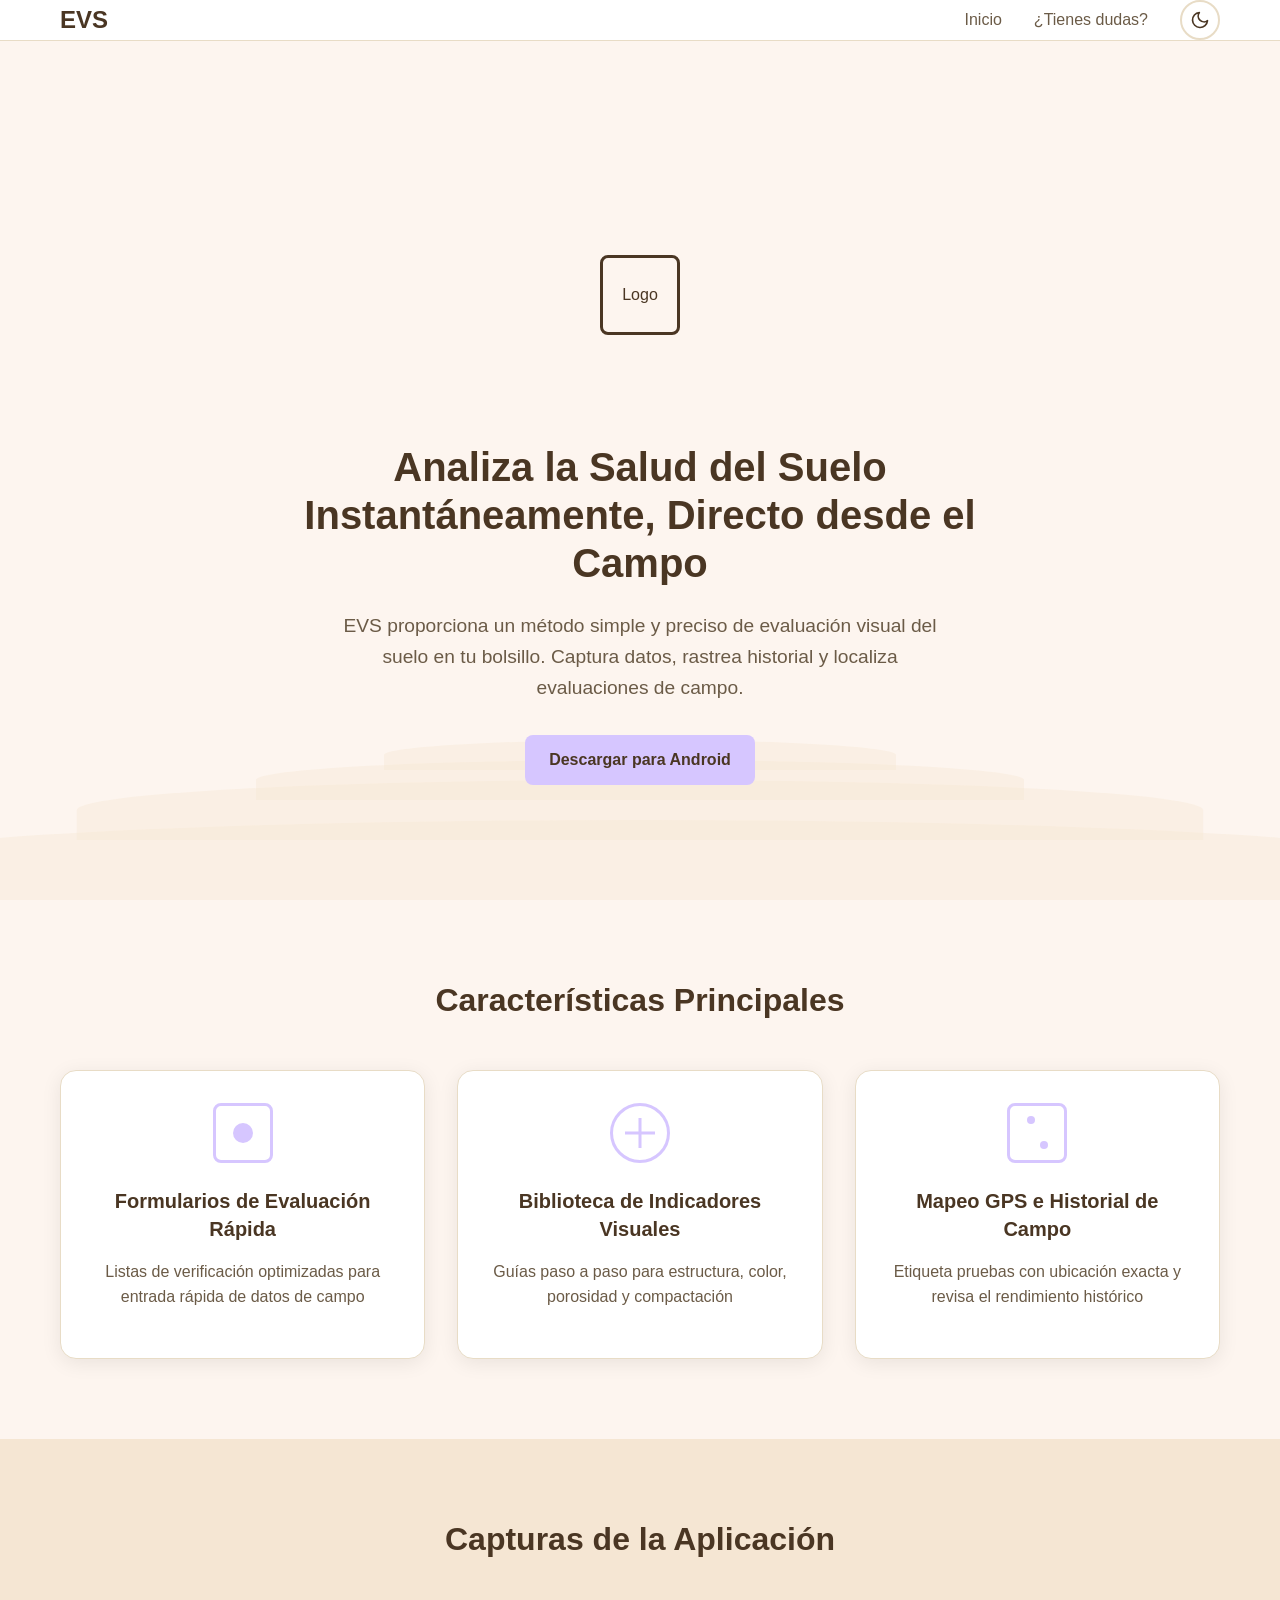
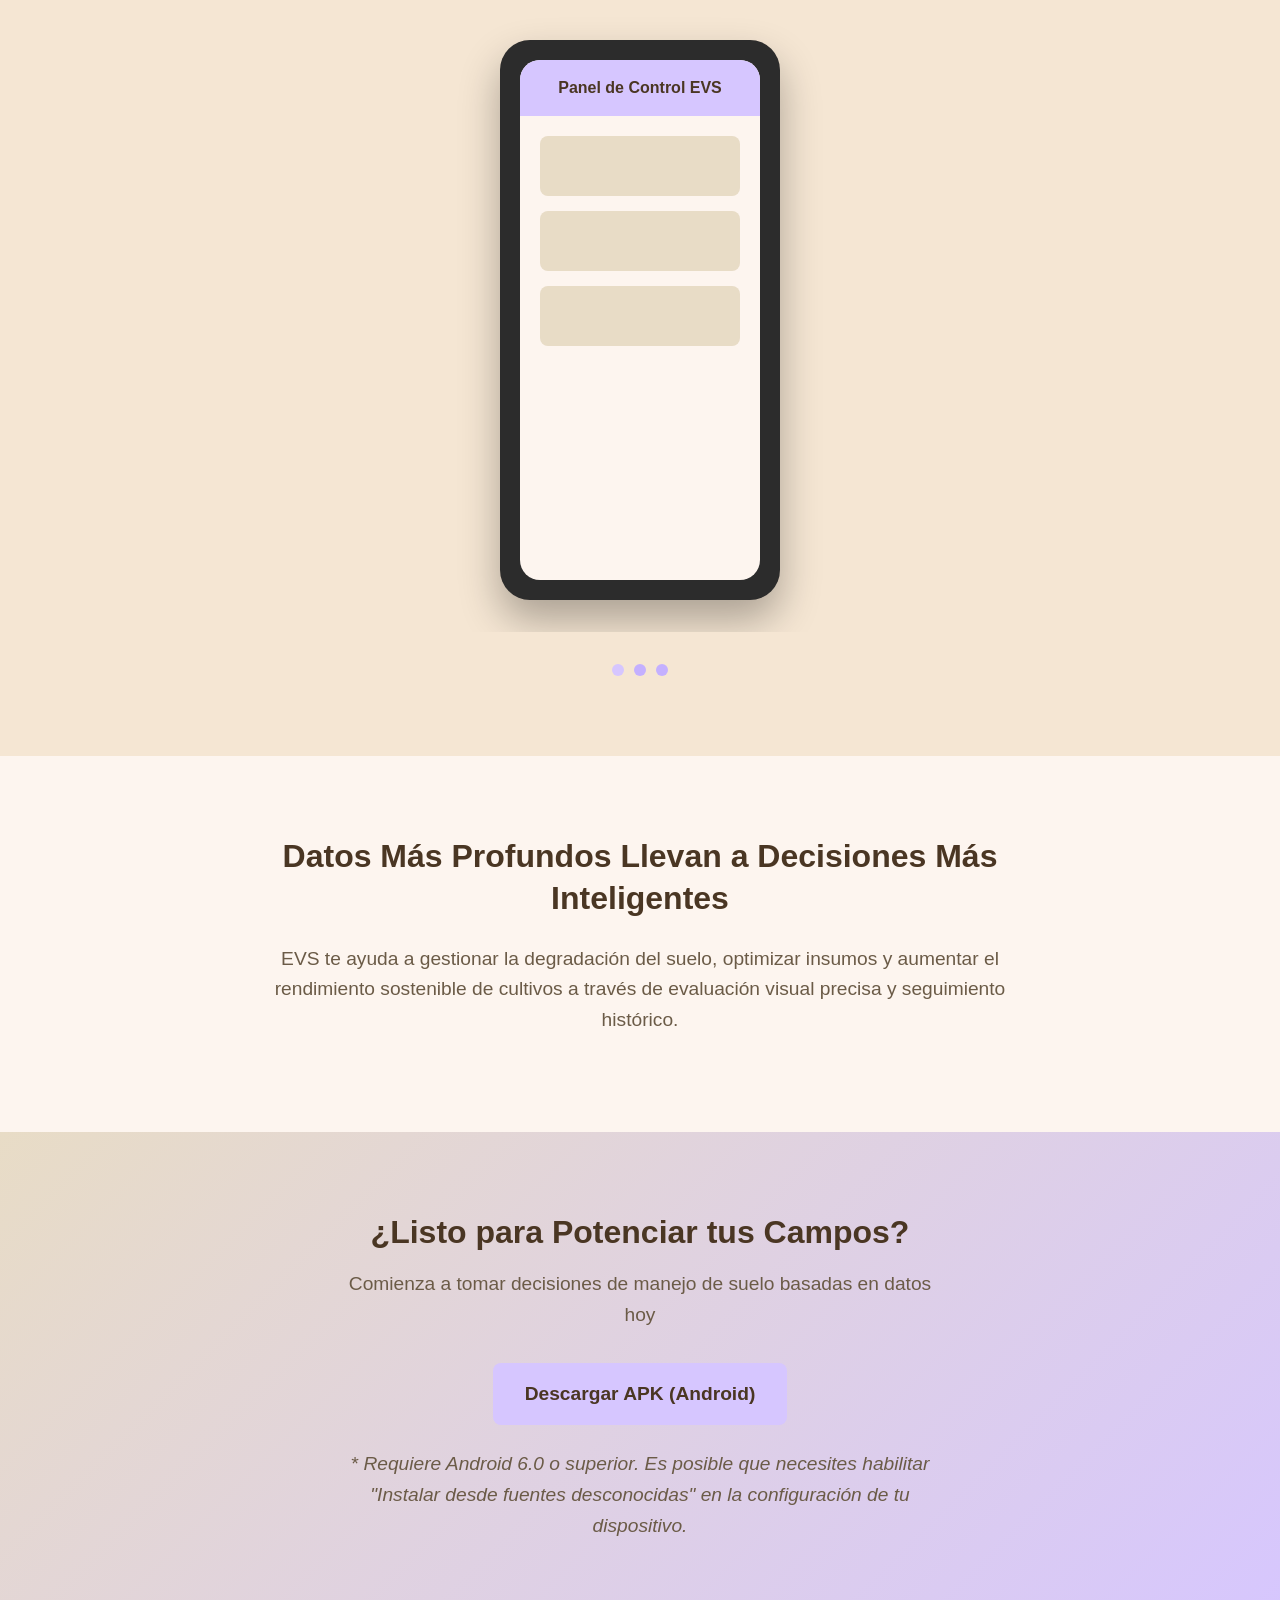
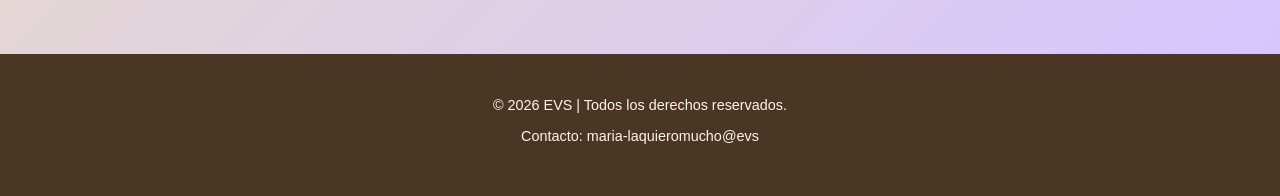
==== index.html @ 2e67b45c "Add files via upload" ====
<!DOCTYPE html>
<html lang="es">
<head>
    <meta charset="UTF-8">
    <meta name="viewport" content="width=device-width, initial-scale=1.0">
    <title>EVS</title>
    <meta name="description"
        content="EVS proporciona métodos simples y precisos de evaluación visual del suelo en tu bolsillo. Captura datos, rastrea historial y localiza evaluaciones de campo.">
    <link rel="stylesheet" href="styles.css">
</head>

<body>
    <!-- Navigation -->
    <nav class="navbar">
        <div class="container">
            <div class="nav-content">
                <div class="logo-nav">
                    <span class="logo-text">EVS</span>
                </div>

                <button class="hamburger-btn" id="hamburgerBtn" aria-label="Abrir menú">
                    <svg viewBox="0 0 24 24" width="28" height="28" stroke="currentColor" stroke-width="2" fill="none"
                        stroke-linecap="round" stroke-linejoin="round">
                        <line x1="3" y1="12" x2="21" y2="12"></line>
                        <line x1="3" y1="6" x2="21" y2="6"></line>
                        <line x1="3" y1="18" x2="21" y2="18"></line>
                    </svg>
                </button>

                <div class="nav-links" id="navLinks">
                    <a href="#inicio" class="nav-link">Inicio</a>
                    <a href="faq.html" class="nav-link">¿Tienes dudas?</a>

                    <button class="theme-toggle" id="themeToggle" aria-label="Cambiar tema">
                        <svg class="icon-moon" viewBox="0 0 24 24" width="22" height="22" stroke="currentColor"
                            stroke-width="2" fill="none" stroke-linecap="round" stroke-linejoin="round">
                            <path d="M21 12.79A9 9 0 1 1 11.21 3 7 7 0 0 0 21 12.79z"></path>
                        </svg>
                        <svg class="icon-sun" viewBox="0 0 24 24" width="22" height="22" stroke="currentColor"
                            stroke-width="2" fill="none" stroke-linecap="round" stroke-linejoin="round"
                            style="display: none;">
                            <circle cx="12" cy="12" r="5"></circle>
                            <line x1="12" y1="1" x2="12" y2="3"></line>
                            <line x1="12" y1="21" x2="12" y2="23"></line>
                            <line x1="4.22" y1="4.22" x2="5.64" y2="5.64"></line>
                            <line x1="18.36" y1="18.36" x2="19.78" y2="19.78"></line>
                            <line x1="1" y1="12" x2="3" y2="12"></line>
                            <line x1="21" y1="12" x2="23" y2="12"></line>
                            <line x1="4.22" y1="19.78" x2="5.64" y2="18.36"></line>
                            <line x1="18.36" y1="5.64" x2="19.78" y2="4.22"></line>
                        </svg>
                    </button>
                </div>
            </div>
        </div>
    </nav>


    <!-- Hero Section -->
    <section class="hero" id="inicio">
        <div class="container">
            <div class="hero-content">
                <!-- Logo minimalista -->
                <div class="hero-logo">
                    <div class="logo-container">
                        <div class="logo-square">Logo</div>

                    </div>
                </div>

                <h1 class="hero-title">Analiza la Salud del Suelo Instantáneamente, Directo desde el Campo</h1>
                <p class="hero-subtitle">EVS proporciona un método simple y preciso de evaluación visual del suelo en tu
                    bolsillo. Captura datos, rastrea historial y localiza evaluaciones de campo.</p>
                <a href="#descarga" class="cta-button primary">Descargar para Android</a>
            </div>

            <!-- Elementos decorativos del fondo -->
            <div class="hero-background">
                <div class="bg-shape shape-1"></div>
                <div class="bg-shape shape-2"></div>
                <div class="bg-shape shape-3"></div>
                <div class="bg-shape shape-4"></div>
            </div>
        </div>
    </section>



    <!-- Features Section -->
    <section class="features" id="caracteristicas">
        <div class="container">
            <h2 class="section-title">Características Principales</h2>
            <div class="features-grid">
                <div class="feature-card">
                    <div class="feature-icon">
                        <div class="icon-assessment"></div>
                    </div>
                    <h3>Formularios de Evaluación Rápida</h3>
                    <p>Listas de verificación optimizadas para entrada rápida de datos de campo</p>
                </div>
                <div class="feature-card">
                    <div class="feature-icon">
                        <div class="icon-guide"></div>
                    </div>
                    <h3>Biblioteca de Indicadores Visuales</h3>
                    <p>Guías paso a paso para estructura, color, porosidad y compactación</p>
                </div>
                <div class="feature-card">
                    <div class="feature-icon">
                        <div class="icon-mapping"></div>
                    </div>
                    <h3>Mapeo GPS e Historial de Campo</h3>
                    <p>Etiqueta pruebas con ubicación exacta y revisa el rendimiento histórico</p>
                </div>
            </div>
        </div>
    </section>


    <!-- App Showcase Gallery -->
    <section class="showcase">
        <div class="container">
            <h2 class="section-title">Capturas de la Aplicación</h2>
            <div class="carousel-container">
                <div class="carousel">
                    <div class="carousel-track" id="carouselTrack">
                        <div class="carousel-slide active">
                            <div class="phone-mockup">
                                <div class="screen">
                                    <div class="app-header">Panel de Control EVS</div>
                                    <div class="app-content">
                                        <div class="dashboard-item"></div>
                                        <div class="dashboard-item"></div>
                                        <div class="dashboard-item"></div>
                                    </div>
                                </div>
                            </div>
                        </div>
                        <div class="carousel-slide">
                            <div class="phone-mockup">
                                <div class="screen">
                                    <div class="app-header">Guía Visual</div>
                                    <div class="app-content">
                                        <div class="guide-grid">
                                            <div class="guide-item"></div>
                                            <div class="guide-item"></div>
                                            <div class="guide-item"></div>
                                            <div class="guide-item"></div>
                                        </div>
                                    </div>
                                </div>
                            </div>
                        </div>
                        <div class="carousel-slide">
                            <div class="phone-mockup">
                                <div class="screen">
                                    <div class="app-header">Mapeo de Campo</div>
                                    <div class="app-content">
                                        <div class="map-view">
                                            <div class="map-pin"></div>
                                            <div class="map-pin"></div>
                                            <div class="map-pin"></div>
                                        </div>
                                    </div>
                                </div>
                            </div>
                        </div>
                    </div>
                </div>
                <div class="carousel-dots">
                    <span class="dot active" data-slide="0"></span>
                    <span class="dot" data-slide="1"></span>
                    <span class="dot" data-slide="2"></span>
                </div>
            </div>
        </div>
    </section>

    <!-- Value Proposition -->
    <section class="value-proposition">
        <div class="container">
            <div class="value-content">
                <h2>Datos Más Profundos Llevan a Decisiones Más Inteligentes</h2>
                <p>EVS te ayuda a gestionar la degradación del suelo, optimizar insumos y aumentar el rendimiento
                    sostenible de cultivos a través de evaluación visual precisa y seguimiento histórico.</p>
            </div>
        </div>
    </section>

    <!-- Download Section -->
    <section class="download" id="descarga">
        <div class="container">
            <div class="download-content">
                <h2>¿Listo para Potenciar tus Campos?</h2>
                <p>Comienza a tomar decisiones de manejo de suelo basadas en datos hoy</p>
                <a href="#" class="cta-button primary large">Descargar APK (Android)</a>
                <p class="disclaimer">* Requiere Android 6.0 o superior. Es posible que necesites habilitar "Instalar
                    desde fuentes desconocidas" en la configuración de tu dispositivo.</p>
            </div>
        </div>
    </section>

    <!-- Footer -->
    <footer class="footer">
        <div class="container">
            <div class="footer-content">
                <p>&copy; <span id="year-page"> </span> EVS | Todos los derechos
                    reservados.</p>
                <p>Contacto: maria-laquieromucho@evs</p>
            </div>
        </div>
    </footer>

    <script src="script.js"></script>
</body>

</html>
---- styles.css ----
/* Reset and Base Styles */
* {
    margin: 0;
    padding: 0;
    box-sizing: border-box;
}

:root {
    /* Light theme colors */
    --bg-primary: #fdf5ef;
    --bg-secondary: #f5e6d3;
    --bg-card: #ffffff;
    --text-primary: #4a3623;
    --text-secondary: #6b5b47;
    --accent-primary: #d6c6ff;
    --accent-hover: #c4b0ff;
    --border-color: #e8dcc6;
    --shadow-light: rgba(0, 0, 0, 0.08);
    --shadow-medium: rgba(0, 0, 0, 0.12);
    --shadow-heavy: rgba(0, 0, 0, 0.3);
}

[data-theme="dark"] {
    /* Dark theme colors */
    --bg-primary: #1a1611;
    --bg-secondary: #2d2419;
    --bg-card: #3a2f23;
    --text-primary: #f5e6d3;
    --text-secondary: #d6c6b0;
    --accent-primary: #8b7bd8;
    --accent-hover: #9d8ce3;
    --border-color: #4a3623;
    --shadow-light: rgba(0, 0, 0, 0.3);
    --shadow-medium: rgba(0, 0, 0, 0.4);
    --shadow-heavy: rgba(0, 0, 0, 0.6);
}

body {
    font-family: 'Segoe UI', Tahoma, Geneva, Verdana, sans-serif;
    line-height: 1.6;
    color: var(--text-primary);
    background-color: var(--bg-primary);
    overflow-x: hidden;
    transition: background-color 0.3s ease, color 0.3s ease;
}

.container {
    max-width: 1200px;
    margin: 0 auto;
    padding: 0 20px;
}

/* Navigation */

.navbar svg {
    stroke: var(--text-primary);
}

.navbar {
    position: fixed;
    top: 0;
    left: 0;
    right: 0;
    background: var(--bg-card);
    backdrop-filter: blur(10px);
    border-bottom: 1px solid var(--border-color);
    z-index: 1000;
    transition: all 0.3s ease;
}

.nav-content {
    display: flex;
    justify-content: space-between;
    align-items: center;
    position: relative;
}

.hamburger-btn, .theme-toggle {
    background: none;
    border: none;
    cursor: pointer;
    display: flex;
    align-items: center;
    justify-content: center;
    color: inherit; /* Hereda el color del texto actual */
    padding: 8px;
}

/* Ocultar el botón hamburguesa en escritorio */
.hamburger-btn {
    display: none;
}

.logo-nav {
    font-size: 1.5rem;
    font-weight: bold;
    color: var(--text-primary);
}

.nav-links {
    display: flex;
    align-items: center;
    gap: 2rem;
}

.nav-link {
    text-decoration: none;
    color: var(--text-secondary);
    font-weight: 500;
    transition: color 0.3s ease;
    position: relative;
}

.nav-link:hover,
.nav-link.active {
    color: var(--accent-primary);
}

.nav-link.active::after {
    content: '';
    position: absolute;
    bottom: -5px;
    left: 0;
    right: 0;
    height: 2px;
    background: var(--accent-primary);
    border-radius: 1px;
}

.theme-toggle {
    background: none;
    border: 2px solid var(--border-color);
    border-radius: 50%;
    width: 40px;
    height: 40px;
    cursor: pointer;
    display: flex;
    align-items: center;
    justify-content: center;
    transition: all 0.3s ease;
}

.theme-toggle:hover {
    border-color: var(--accent-primary);
    transform: scale(1.1);
}

.theme-icon {
    font-size: 1.2rem;
    transition: transform 0.3s ease;
}

/* Typography */
h1, h2, h3 {
    font-weight: 600;
    margin-bottom: 1rem;
    color: var(--text-primary);
}

h1 {
    font-size: 2.5rem;
    line-height: 1.2;
}

h2 {
    font-size: 2rem;
    line-height: 1.3;
}

h3 {
    font-size: 1.25rem;
    line-height: 1.4;
}

p {
    margin-bottom: 1rem;
    font-size: 1.1rem;
    line-height: 1.6;
    color: var(--text-secondary);
}

/* Buttons */
.cta-button {
    display: inline-block;
    padding: 12px 24px;
    background-color: var(--accent-primary);
    color: var(--text-primary);
    text-decoration: none;
    border-radius: 8px;
    font-weight: 600;
    font-size: 1rem;
    transition: all 0.3s ease;
    border: none;
    cursor: pointer;
}

.cta-button:hover {
    background-color: var(--accent-hover);
    transform: translateY(-2px);
    box-shadow: 0 4px 12px var(--shadow-medium);
}

.cta-button.large {
    padding: 16px 32px;
    font-size: 1.2rem;
}

/* Hero Section */
.hero {
    min-height: 100vh;
    display: flex;
    align-items: center;
    background: var(--bg-primary);
    position: relative;
    padding-top: 80px;
}

.hero-content {
    text-align: center;
    max-width: 800px;
    margin: 0 auto;
    z-index: 2;
    position: relative;
}

/* Logo minimalista*/
.hero-logo {
    margin-bottom: 3rem;
    display: flex;
    justify-content: center;
}

.logo-container {
    position: relative;
    width: 200px;
    height: 200px;
    display: flex;
    flex-direction: column;
    align-items: center;
    justify-content: center;
    gap: 15px;
}

.logo-square {
    width: 80px;
    height: 80px;
    /*Elimina esto*/
    display: flex;
    justify-content: center;
    align-items: center;
    border: 3px solid var(--text-primary);
    border-radius: 8px;
    background: transparent;
}

.logo-lines {
    display: flex;
    flex-direction: column;
    gap: 8px;
    align-items: center;
}

.line {
    background: var(--text-primary);
    border-radius: 2px;
    height: 4px;
}

.line-1 {
    width: 120px;
}

.line-2 {
    width: 90px;
}

.line-3 {
    width: 60px;
}

.logo-button {
    width: 80px;
    height: 25px;
    border: 3px solid var(--text-primary);
    border-radius: 15px;
    background: transparent;
    margin-top: 10px;
}

.hero-title {
    margin-bottom: 1.5rem;
    color: var(--text-primary);
}

.hero-subtitle {
    font-size: 1.2rem;
    margin-bottom: 2rem;
    color: var(--text-secondary);
    max-width: 600px;
    margin-left: auto;
    margin-right: auto;
}


.hero-background {
    position: absolute;
    bottom: 0;
    left: 0;
    right: 0;
    height: 300px;
    overflow: hidden;
    z-index: 1;
}

.bg-shape {
    position: absolute;
    background: var(--bg-secondary);
    opacity: 0.4;
    border-radius: 50% 50% 0 0;
}

.shape-1 {
    width: 100%;
    height: 80px;
    bottom: 0;
    left: 0;
    transform: scaleX(1.2);
}

.shape-2 {
    width: 80%;
    height: 60px;
    bottom: 60px;
    left: 10%;
    transform: scaleX(1.1);
}

.shape-3 {
    width: 60%;
    height: 40px;
    bottom: 100px;
    left: 20%;
}

.shape-4 {
    width: 40%;
    height: 30px;
    bottom: 130px;
    left: 30%;
}

/* Features Section */
.features {
    padding: 80px 0;
    background-color: var(--bg-primary);
}

.section-title {
    text-align: center;
    margin-bottom: 3rem;
    color: var(--text-primary);
}

.features-grid {
    display: grid;
    grid-template-columns: repeat(auto-fit, minmax(300px, 1fr));
    gap: 2rem;
    margin-top: 2rem;
}

.feature-card {
    background: var(--bg-card);
    padding: 2rem;
    border-radius: 16px;
    text-align: center;
    box-shadow: 0 4px 20px var(--shadow-light);
    transition: transform 0.3s ease, box-shadow 0.3s ease;
    border: 1px solid var(--border-color);
}

.feature-card:hover {
    transform: translateY(-5px);
    box-shadow: 0 8px 30px var(--shadow-medium);
}

.feature-icon {
    width: 60px;
    height: 60px;
    margin: 0 auto 1.5rem;
    display: flex;
    align-items: center;
    justify-content: center;
}

/* Iconos minimalistas */
.icon-assessment {
    width: 100%;
    height: 100%;
    border: 3px solid var(--accent-primary);
    border-radius: 8px;
    position: relative;
}

.icon-assessment::before {
    content: '';
    position: absolute;
    top: 50%;
    left: 50%;
    transform: translate(-50%, -50%);
    width: 20px;
    height: 20px;
    background: var(--accent-primary);
    border-radius: 50%;
}

.icon-guide {
    width: 100%;
    height: 100%;
    border: 3px solid var(--accent-primary);
    border-radius: 50%;
    position: relative;
}

.icon-guide::before {
    content: '';
    position: absolute;
    top: 50%;
    left: 50%;
    transform: translate(-50%, -50%);
    width: 30px;
    height: 3px;
    background: var(--accent-primary);
}

.icon-guide::after {
    content: '';
    position: absolute;
    top: 50%;
    left: 50%;
    transform: translate(-50%, -50%) rotate(90deg);
    width: 30px;
    height: 3px;
    background: var(--accent-primary);
}

.icon-mapping {
    width: 100%;
    height: 100%;
    border: 3px solid var(--accent-primary);
    border-radius: 8px;
    position: relative;
}

.icon-mapping::before {
    content: '';
    position: absolute;
    top: 20%;
    left: 30%;
    width: 8px;
    height: 8px;
    background: var(--accent-primary);
    border-radius: 50%;
}

.icon-mapping::after {
    content: '';
    position: absolute;
    bottom: 20%;
    right: 30%;
    width: 8px;
    height: 8px;
    background: var(--accent-primary);
    border-radius: 50%;
}

.feature-card h3 {
    color: var(--text-primary);
    margin-bottom: 1rem;
}

.feature-card p {
    color: var(--text-secondary);
    font-size: 1rem;
}

/* Showcase Section */
.showcase {
    padding: 80px 0;
    background: var(--bg-secondary);
}

.carousel-container {
    max-width: 600px;
    margin: 0 auto;
}

.carousel {
    position: relative;
    overflow: hidden;
    border-radius: 20px;
}

.carousel-track {
    display: flex;
    transition: transform 0.5s ease;
}

.carousel-slide {
    min-width: 100%;
    display: flex;
    justify-content: center;
    align-items: center;
    padding: 2rem;
}

.phone-mockup {
    width: 280px;
    height: 560px;
    background: #2c2c2c;
    border-radius: 30px;
    padding: 20px;
    box-shadow: 0 20px 40px var(--shadow-heavy);
}

.screen {
    width: 100%;
    height: 100%;
    background: var(--bg-primary);
    border-radius: 20px;
    overflow: hidden;
    display: flex;
    flex-direction: column;
}

.app-header {
    background: var(--accent-primary);
    color: var(--text-primary);
    padding: 15px;
    text-align: center;
    font-weight: 600;
}

.app-content {
    flex: 1;
    padding: 20px;
}

.dashboard-item {
    height: 60px;
    background: var(--border-color);
    margin-bottom: 15px;
    border-radius: 8px;
}

.guide-grid {
    display: grid;
    grid-template-columns: 1fr 1fr;
    gap: 15px;
}

.guide-item {
    height: 80px;
    background: var(--border-color);
    border-radius: 8px;
}

.map-view {
    height: 100%;
    background: var(--border-color);
    border-radius: 8px;
    position: relative;
}

.map-pin {
    width: 20px;
    height: 20px;
    background: var(--accent-primary);
    border-radius: 50%;
    position: absolute;
}

.map-pin:nth-child(1) { top: 30%; left: 40%; }
.map-pin:nth-child(2) { top: 60%; left: 70%; }
.map-pin:nth-child(3) { top: 80%; left: 30%; }

.carousel-dots {
    display: flex;
    justify-content: center;
    gap: 10px;
    margin-top: 2rem;
}

.dot {
    width: 12px;
    height: 12px;
    border-radius: 50%;
    background: var(--accent-hover);
    cursor: pointer;
    transition: background-color 0.3s ease;
}

.dot.active {
    background: var(--accent-primary);
}

/* Value Proposition */
.value-proposition {
    padding: 80px 0;
    background-color: var(--bg-primary);
}

.value-content {
    text-align: center;
    max-width: 800px;
    margin: 0 auto;
}

.value-content h2 {
    margin-bottom: 1.5rem;
    color: var(--text-primary);
}

.value-content p {
    font-size: 1.2rem;
    color: var(--text-secondary);
}

/* Download Section */
.download {
    padding: 80px 0;
    background: linear-gradient(135deg, var(--border-color), var(--accent-primary));
}

.download-content {
    text-align: center;
    max-width: 600px;
    margin: 0 auto;
}

.download-content h2 {
    margin-bottom: 1rem;
    color: var(--text-primary);
}

.download-content > p {
    margin-bottom: 2rem;
    font-size: 1.2rem;
    color: var(--text-secondary);
}

.disclaimer {
    margin-top: 1.5rem;
    font-size: 0.9rem;
    color: var(--text-secondary);
    font-style: italic;
}

/* FAQ Styles */
.faq-hero {
    padding: 120px 0 60px;
    background: var(--bg-primary);
    text-align: center;
}

.faq-hero-content h1 {
    margin-bottom: 1rem;
    color: var(--text-primary);
}

.faq-hero-content p {
    font-size: 1.2rem;
    color: var(--text-secondary);
}

.faq-content {
    padding: 60px 0;
    background: var(--bg-primary);
}

.faq-list {
    max-width: 800px;
    margin: 0 auto;
}

.faq-item {
    background: var(--bg-card);
    border: 1px solid var(--border-color);
    border-radius: 12px;
    margin-bottom: 1rem;
    overflow: hidden;
    transition: all 0.3s ease;
}

.faq-item:hover {
    box-shadow: 0 4px 20px var(--shadow-light);
}

.faq-question {
    width: 100%;
    padding: 1.5rem;
    background: none;
    border: none;
    text-align: left;
    font-size: 1.1rem;
    font-weight: 600;
    color: var(--text-primary);
    cursor: pointer;
    display: flex;
    justify-content: space-between;
    align-items: center;
    transition: all 0.3s ease;
}

.faq-question:hover {
    background: var(--bg-secondary);
}

.faq-icon {
    font-size: 1.5rem;
    font-weight: 300;
    color: var(--accent-primary);
    transition: transform 0.3s ease;
}

.faq-item.active .faq-icon {
    transform: rotate(45deg);
}

.faq-answer {
    max-height: 0;
    overflow: hidden;
    transition: max-height 0.3s ease;
}

.faq-item.active .faq-answer {
    max-height: 500px;
}

.faq-answer-content {
    padding: 0 1.5rem 1.5rem;
}

.faq-answer-content p {
    margin: 0;
    color: var(--text-secondary);
    line-height: 1.6;
}

.faq-contact {
    padding: 60px 0;
    background: var(--bg-secondary);
    text-align: center;
}

.contact-content h2 {
    margin-bottom: 1rem;
    color: var(--text-primary);
}

.contact-content p {
    margin-bottom: 2rem;
    color: var(--text-secondary);
}

/* Footer */
.footer {
    padding: 40px 0;
    background-color: var(--text-primary);
    color: var(--bg-primary);
}

.footer-content {
    text-align: center;
}

.footer-content p {
    margin-bottom: 0.5rem;
    font-size: 0.9rem;
    color: var(--bg-primary);
}

/* Responsive Design */
@media (max-width: 768px) {
    .container {
        padding: 0 15px;
    }
    
.hamburger-btn {
        display: block; 
    }

    .nav-links {
        display: none; 
        flex-direction: column;
        align-items: center;
        position: absolute;
        top: 100%;
        left: 0;
        width: 100%;
        
        /* USAMOS TUS VARIABLES AQUÍ PARA EL MODO OSCURO/CLARO */
        background-color: var(--bg-card); 
        border-bottom: 1px solid var(--border-color);
        box-shadow: 0 4px 6px var(--shadow-medium);
        
        padding: 0 0;
        z-index: 100;
        gap: 20px;
        transition: background-color 0.3s ease, border-color 0.3s ease;
    }

    .nav-links.active {
        display: flex;
    }

    .nav-links {
        gap: 1rem;
    }
    
    .nav-link {
        font-size: 0.9rem;
    }
    
    h1 {
        font-size: 2rem;
    }
    
    h2 {
        font-size: 1.5rem;
    }
    
    .hero-subtitle {
        font-size: 1rem;
    }
    
    .logo-container {
        width: 150px;
        height: 150px;
    }
    
    .logo-square {
        width: 45px;
        height: 35px;
    }
    
    .line-1 { width: 90px; }
    .line-2 { width: 70px; }
    .line-3 { width: 45px; }
    
    .logo-button {
        width: 60px;
        height: 20px;
    }
    
    .features-grid {
        grid-template-columns: 1fr;
        gap: 1.5rem;
    }
    
    .feature-card {
        padding: 1.5rem;
    }
    
    .phone-mockup {
        width: 240px;
        height: 480px;
    }
    
    .carousel-slide {
        padding: 1rem;
    }
}

@media (max-width: 480px) {
    .nav-content {
        padding: 0.8rem 0;
    }
    
    .nav-links {
        gap: 0.8rem;
    }
    
    .theme-toggle {
        width: 35px;
        height: 35px;
    }
    
    h1 {
        font-size: 1.8rem;
    }
    
    .hero-subtitle {
        font-size: 0.95rem;
    }
    
    .cta-button {
        padding: 10px 20px;
        font-size: 0.9rem;
    }
    
    .cta-button.large {
        padding: 14px 28px;
        font-size: 1rem;
    }
    
    .phone-mockup {
        width: 200px;
        height: 400px;
        padding: 15px;
    }
    
    .features, .showcase, .value-proposition, .download, .faq-content {
        padding: 60px 0;
    }
    
    .faq-hero {
        padding: 100px 0 40px;
    }
    
    .faq-question {
        padding: 1rem;
        font-size: 1rem;
    }
    
    .faq-answer-content {
        padding: 0 1rem 1rem;
    }
}


* {
    transition: background-color 0.3s ease, color 0.3s ease, border-color 0.3s ease;
}
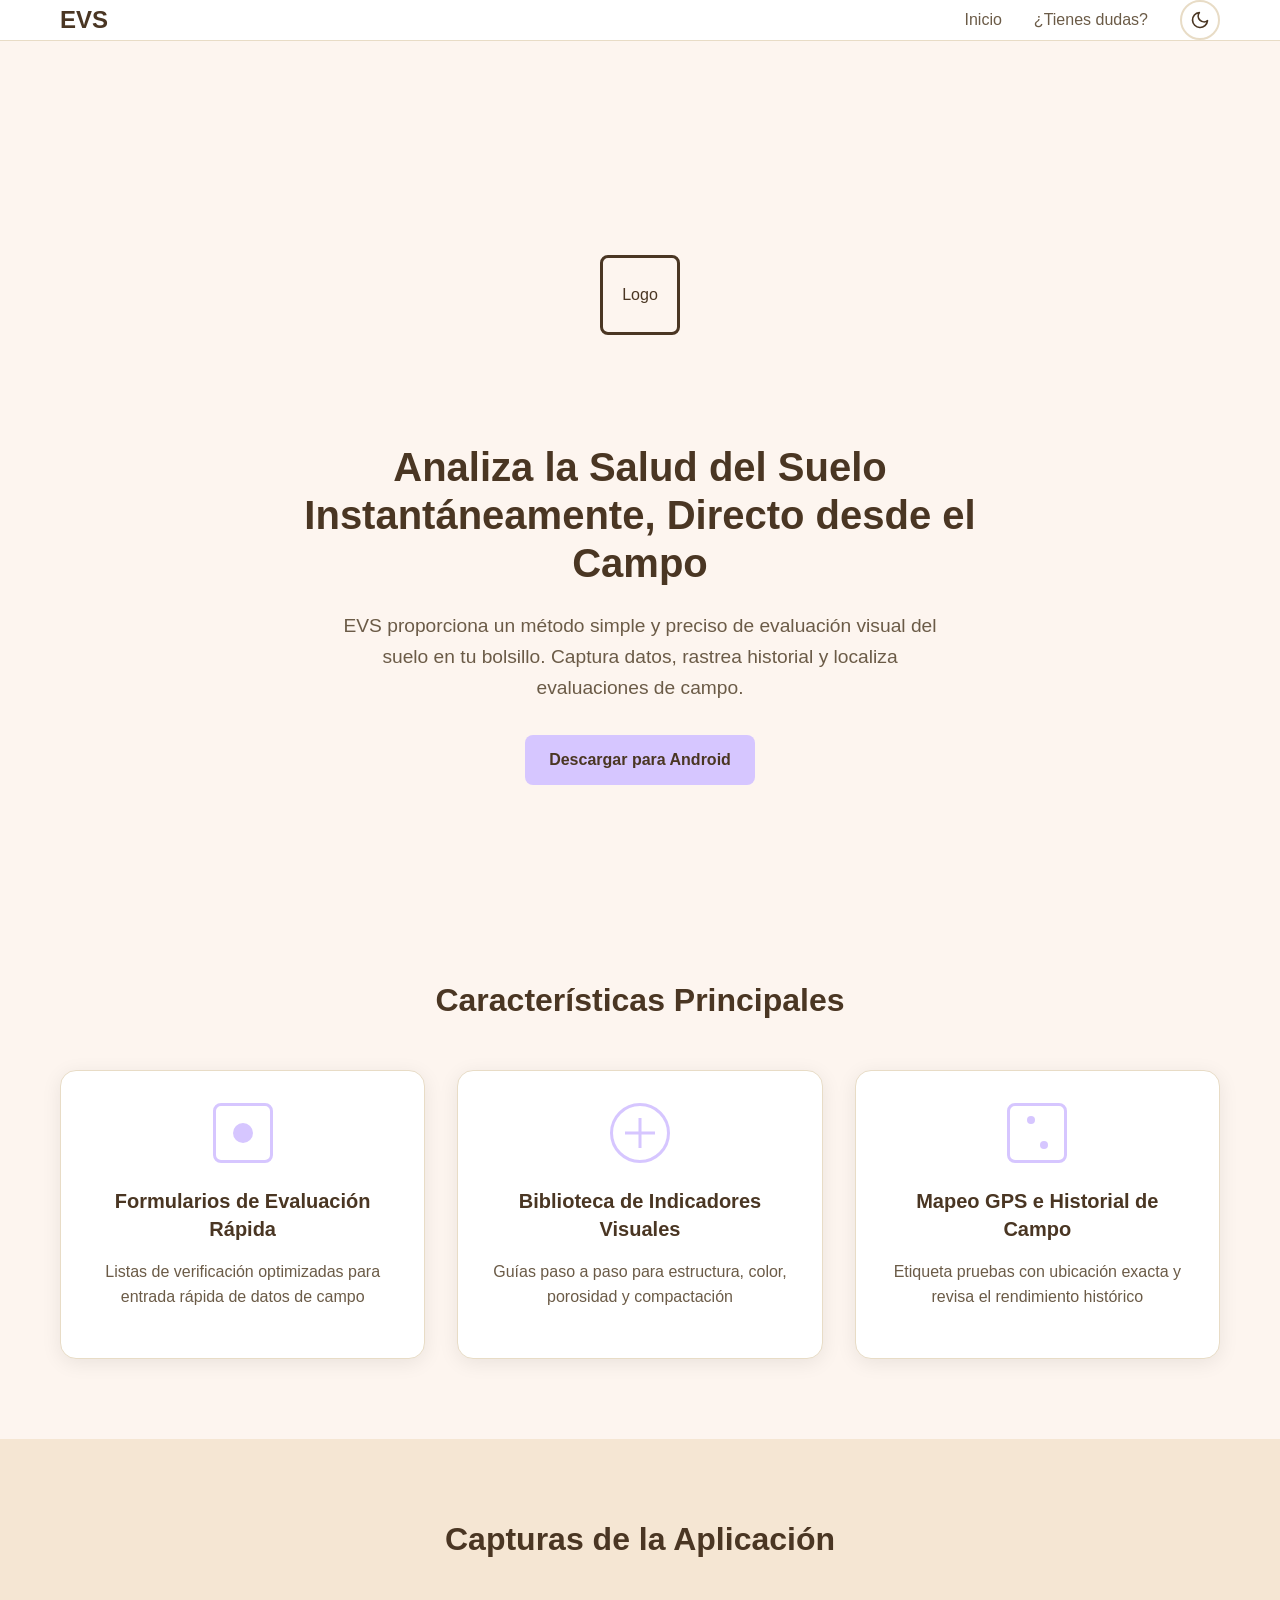
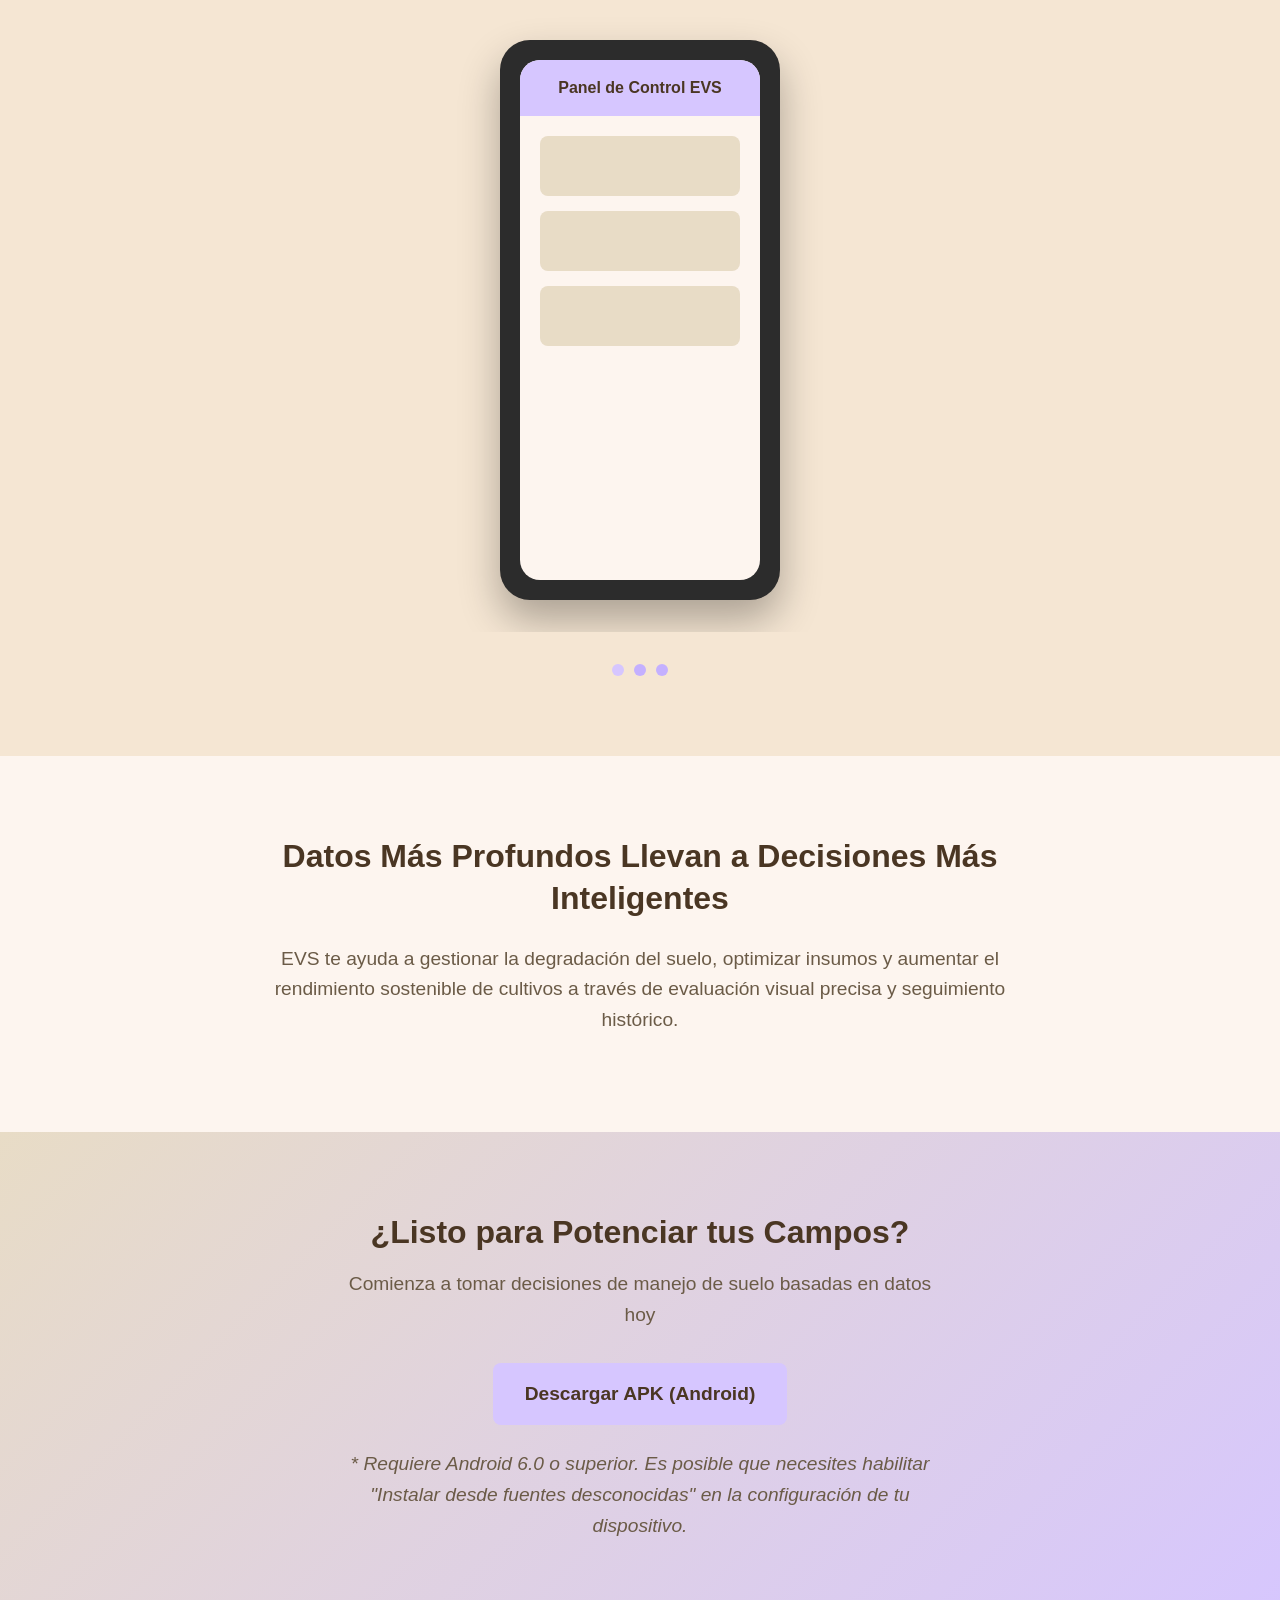
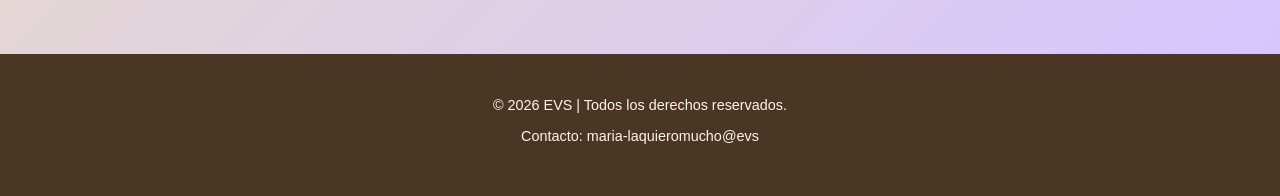
==== commit 46ffe737: "Update index.html" ====
--- a/index.html
+++ b/index.html
@@ -72,14 +72,6 @@
                 <p class="hero-subtitle">EVS proporciona un método simple y preciso de evaluación visual del suelo en tu
                     bolsillo. Captura datos, rastrea historial y localiza evaluaciones de campo.</p>
                 <a href="#descarga" class="cta-button primary">Descargar para Android</a>
-            </div>
-
-            <!-- Elementos decorativos del fondo -->
-            <div class="hero-background">
-                <div class="bg-shape shape-1"></div>
-                <div class="bg-shape shape-2"></div>
-                <div class="bg-shape shape-3"></div>
-                <div class="bg-shape shape-4"></div>
             </div>
         </div>
     </section>
@@ -214,4 +206,4 @@
     <script src="script.js"></script>
 </body>
 
-</html>+</html>
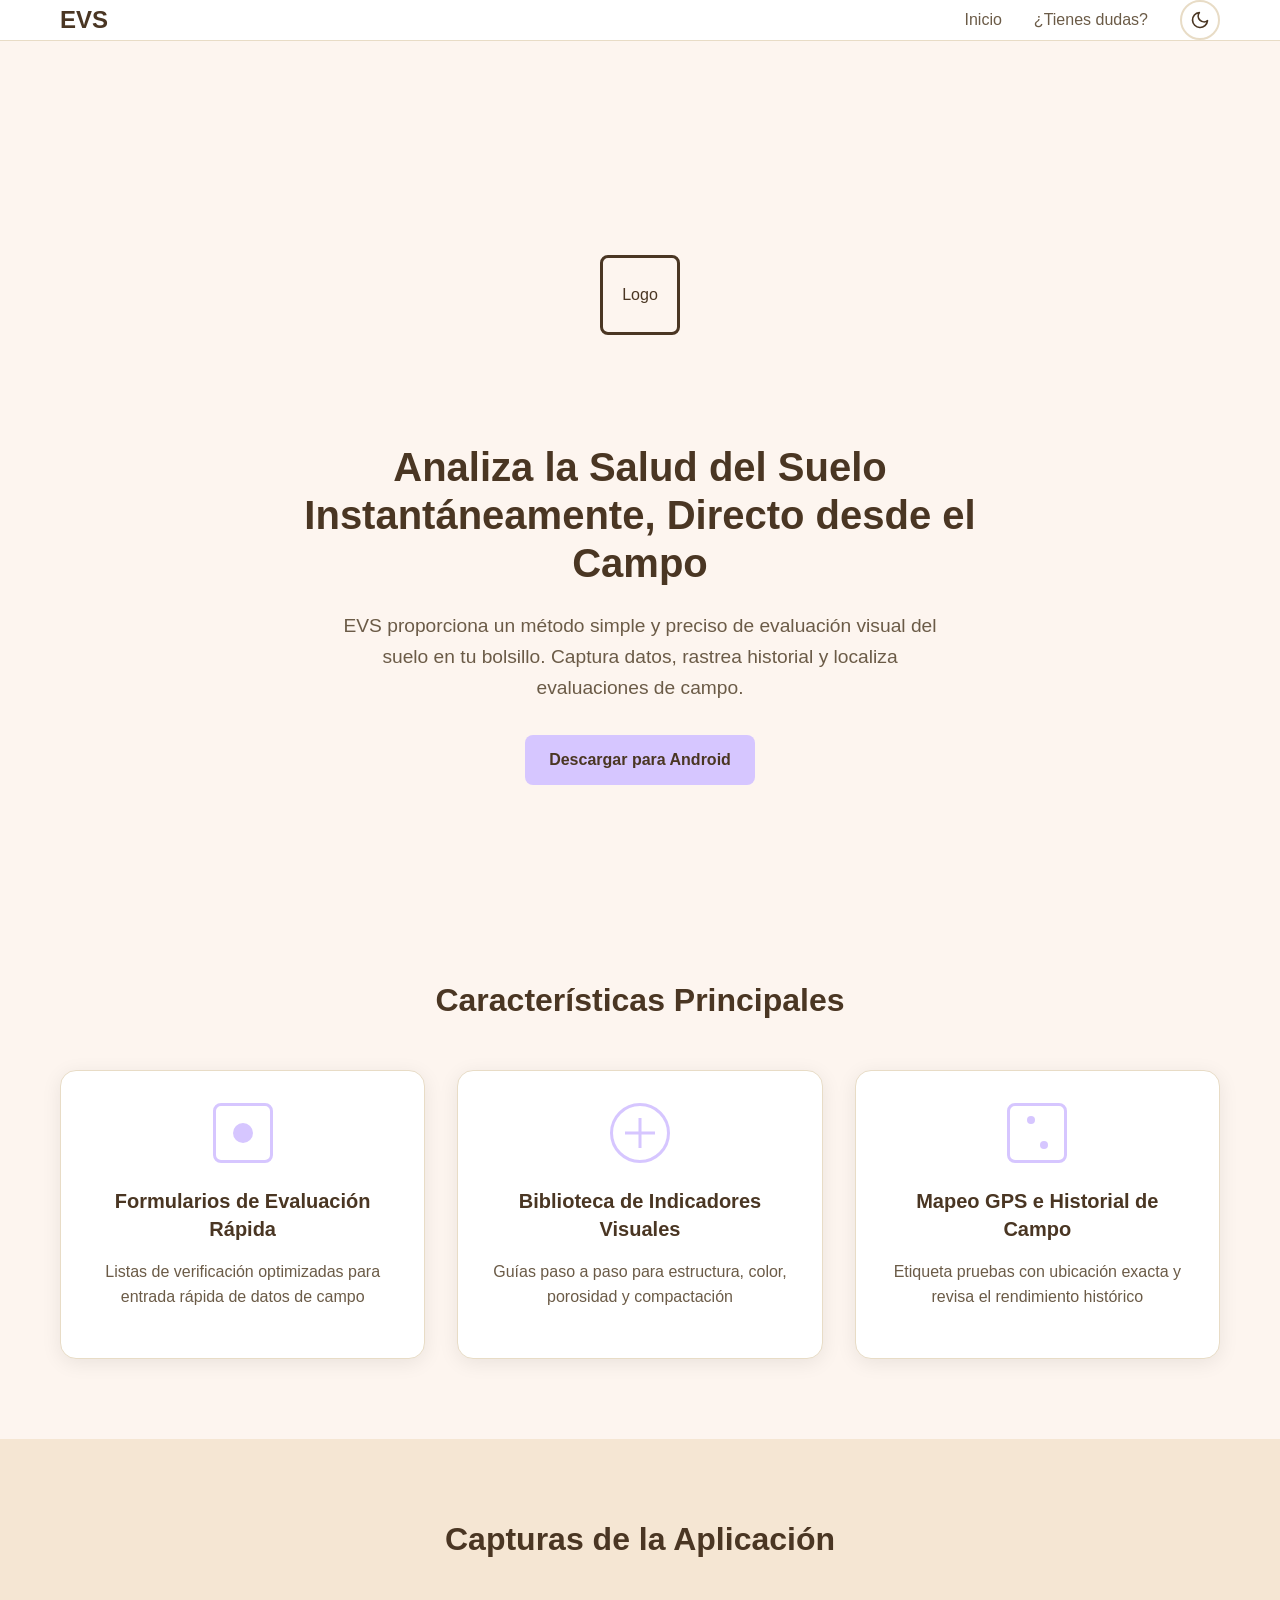
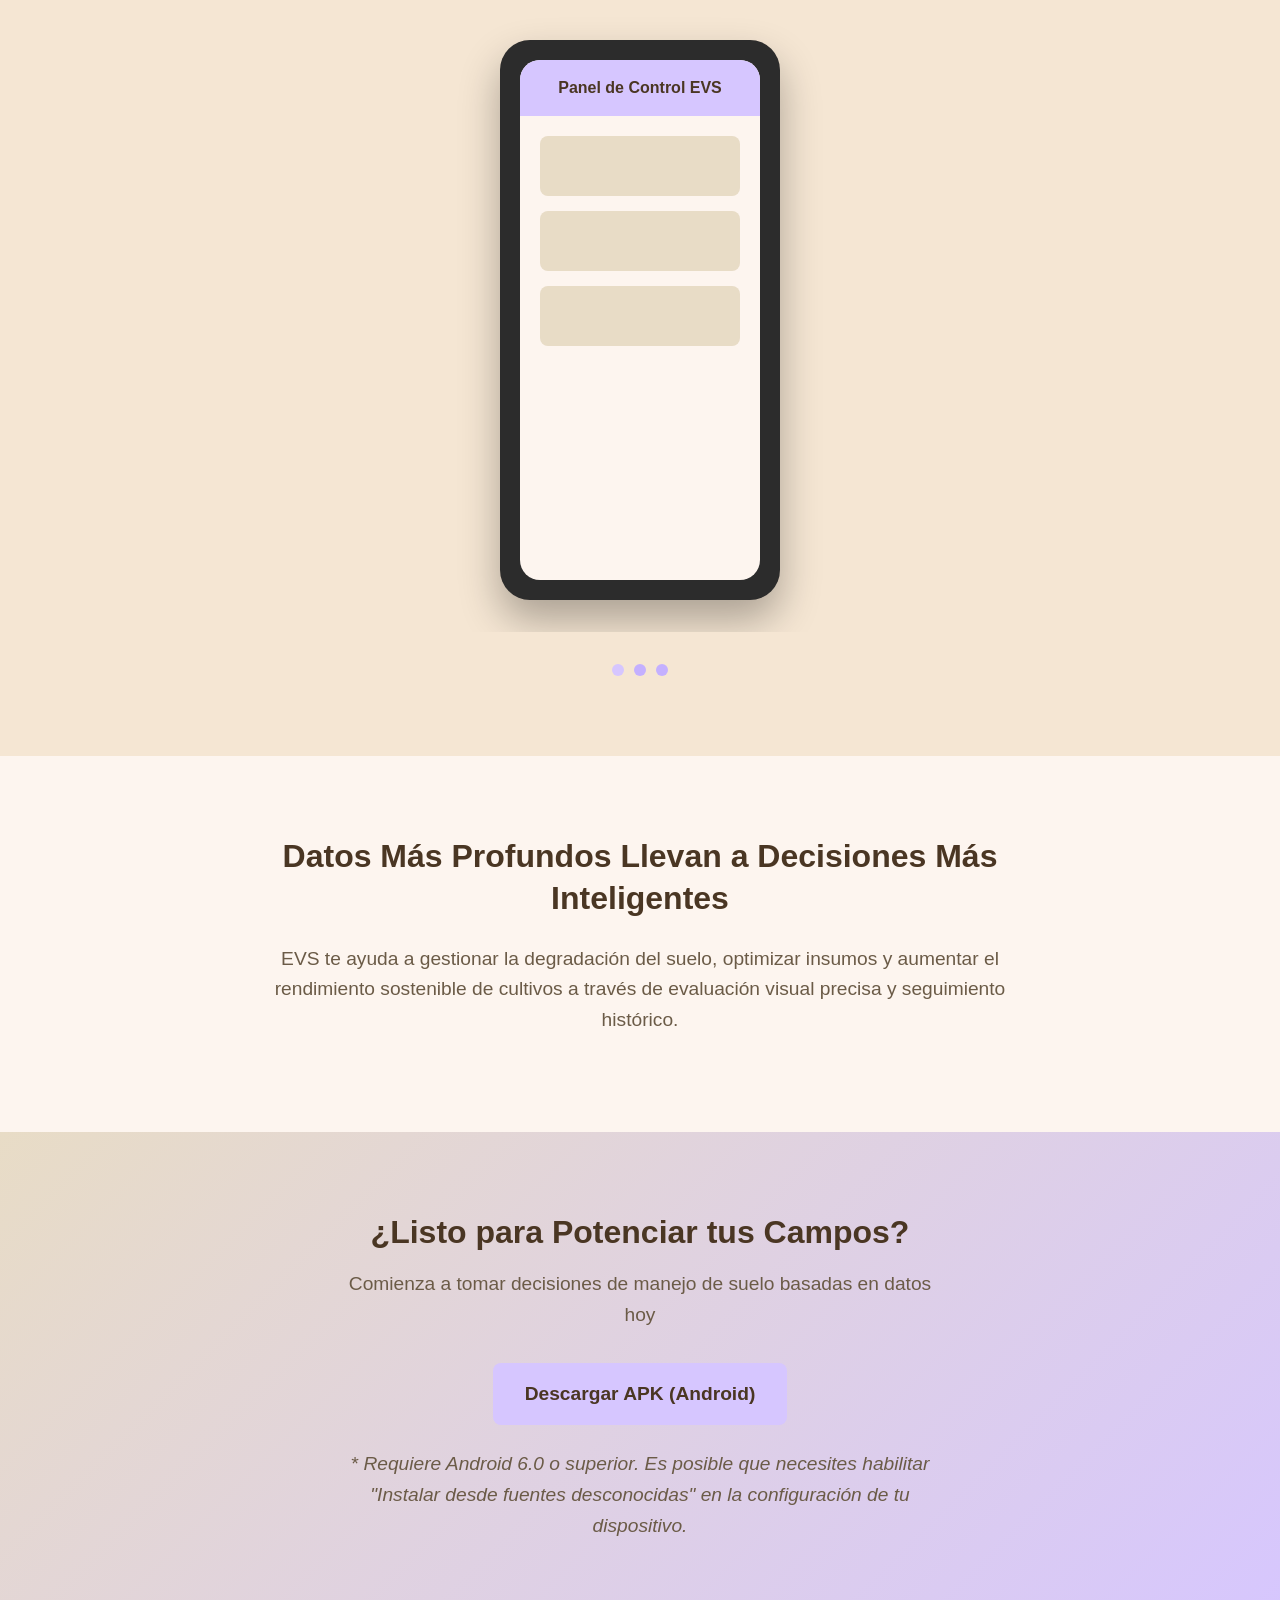
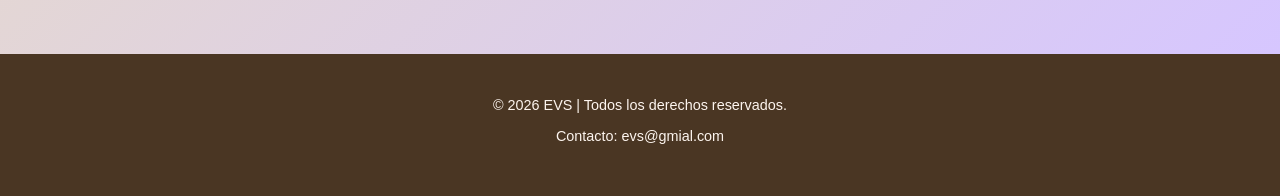
==== commit 42481b1c: "Update index.html" ====
--- a/index.html
+++ b/index.html
@@ -198,7 +198,7 @@
             <div class="footer-content">
                 <p>&copy; <span id="year-page"> </span> EVS | Todos los derechos
                     reservados.</p>
-                <p>Contacto: maria-laquieromucho@evs</p>
+                <p>Contacto: evs@gmial.com</p>
             </div>
         </div>
     </footer>
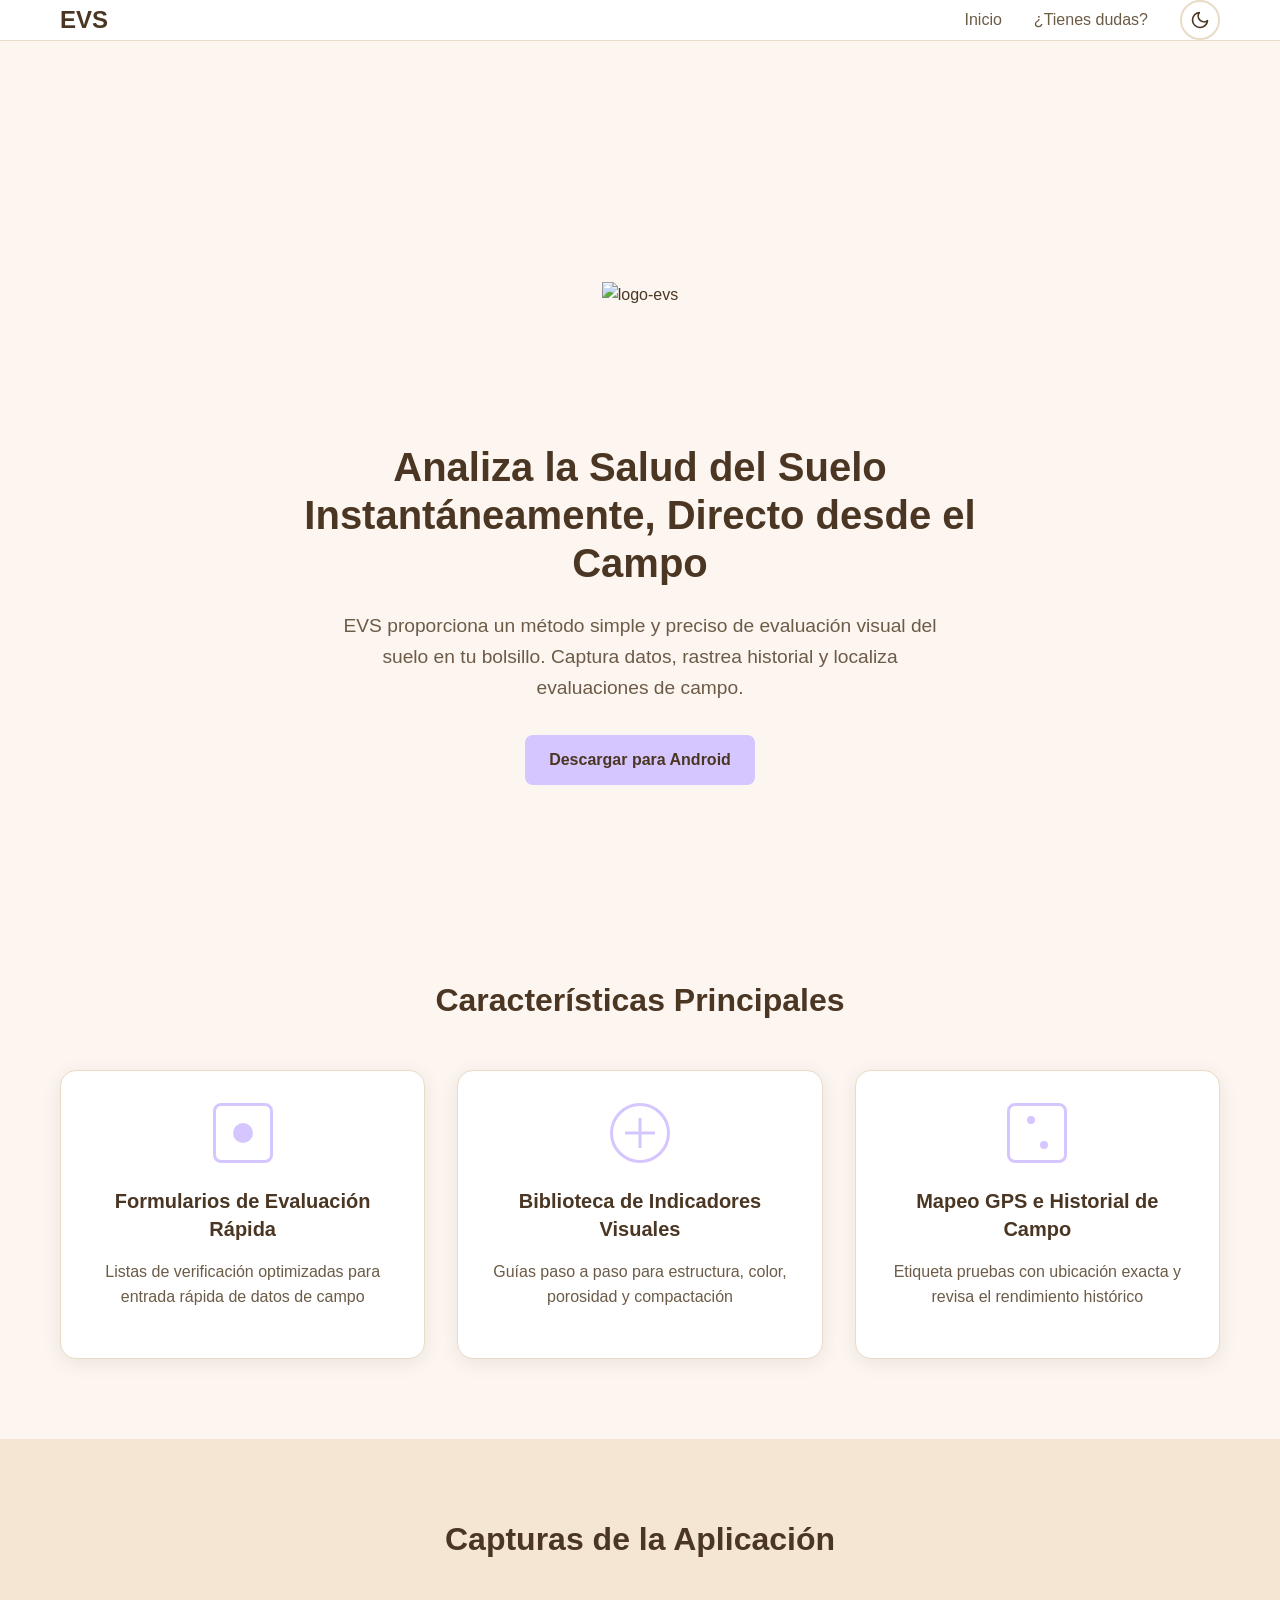
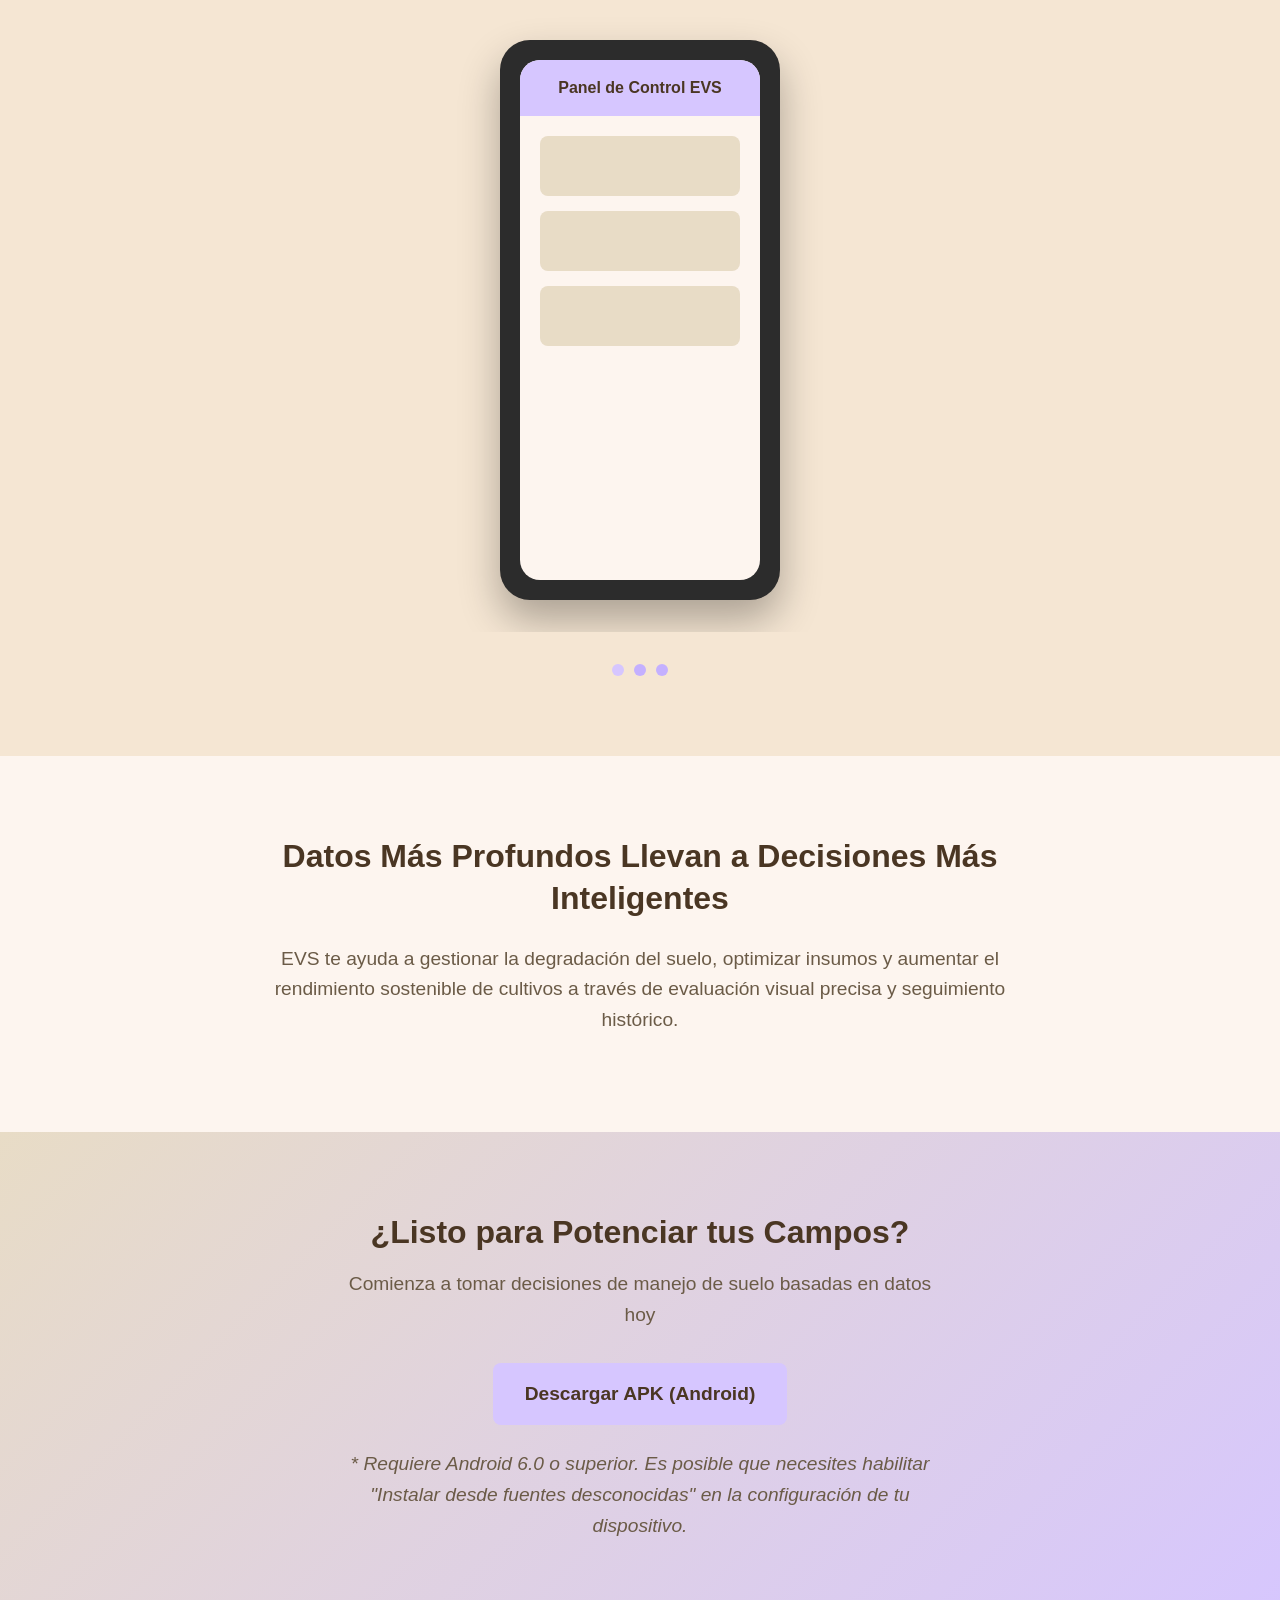
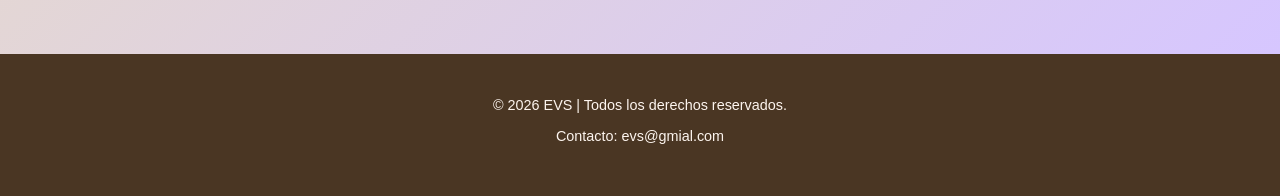
==== commit 43d60038: "upgrade logo EVS" ====
--- a/index.html
+++ b/index.html
@@ -63,7 +63,7 @@
                 <!-- Logo minimalista -->
                 <div class="hero-logo">
                     <div class="logo-container">
-                        <div class="logo-square">Logo</div>
+                        <img src="https://jonathancv.neocities.org/evss.png" alt="logo-evs">
 
                     </div>
                 </div>
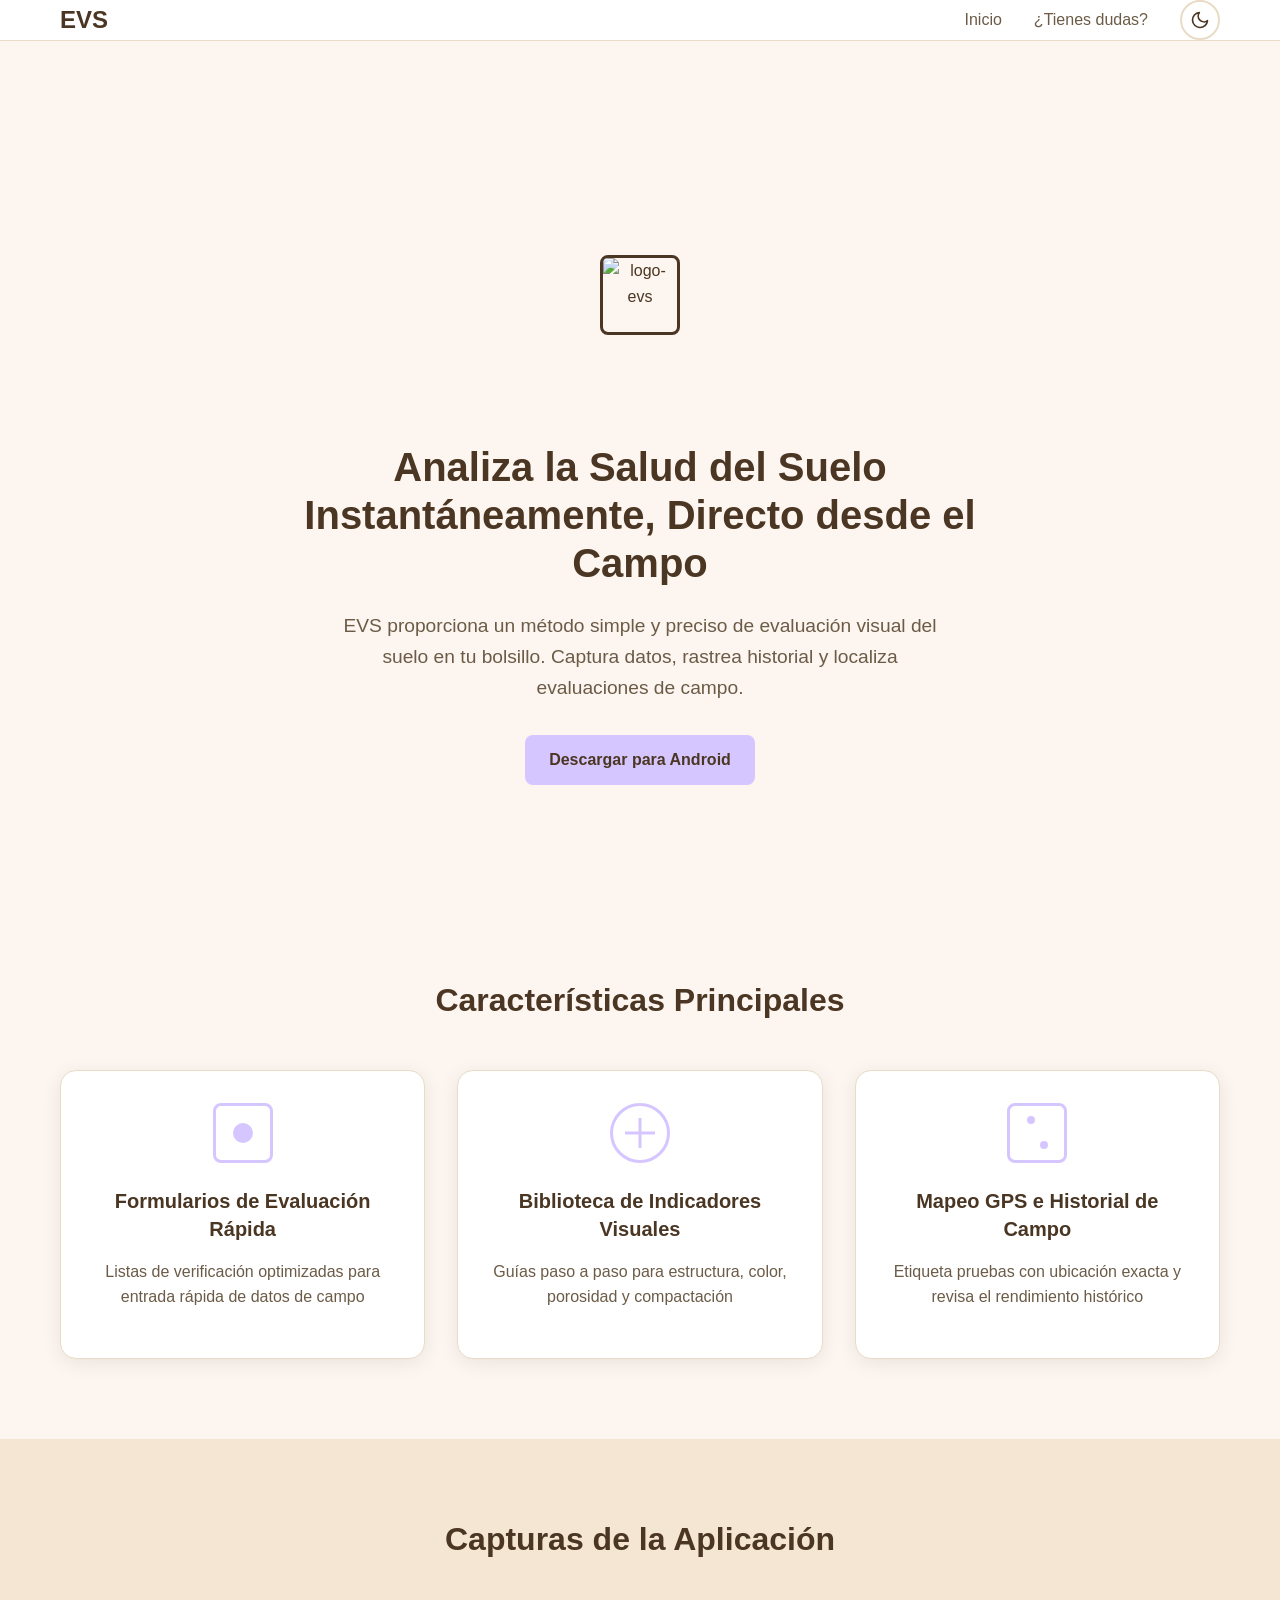
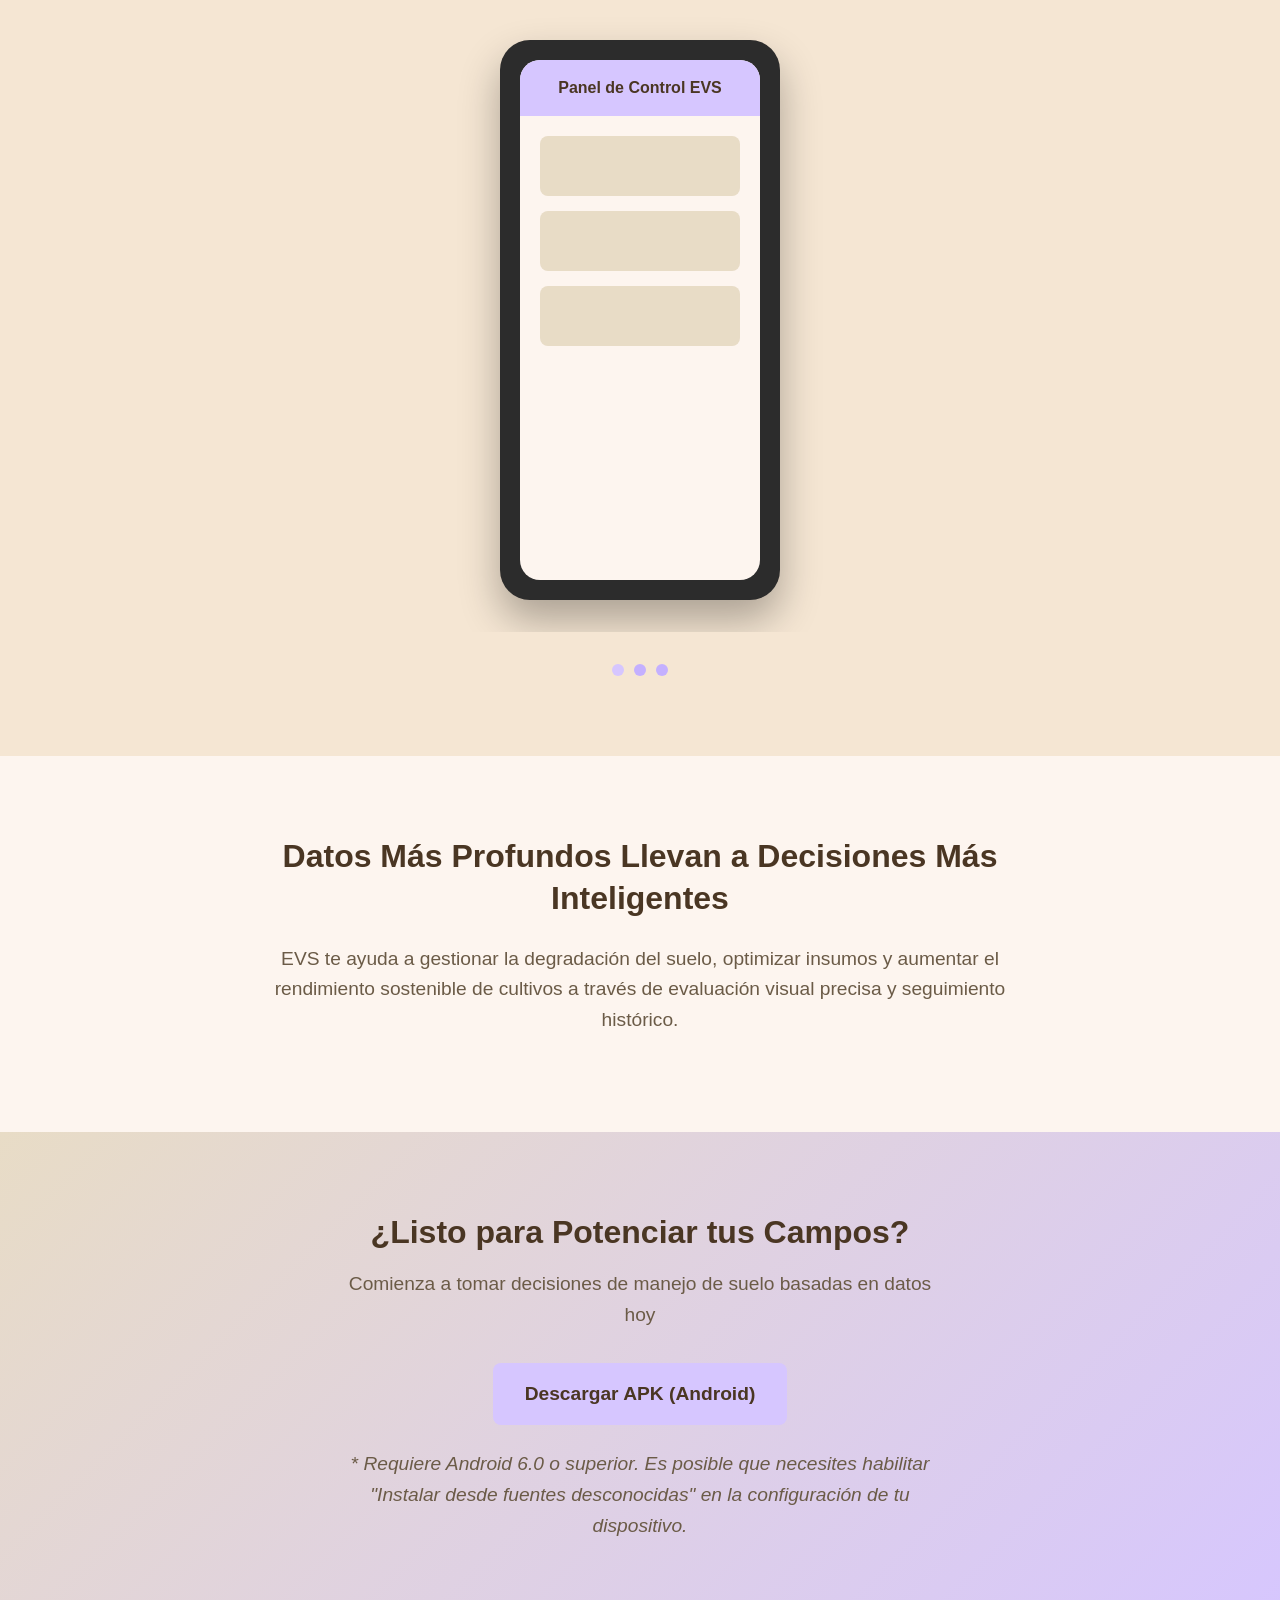
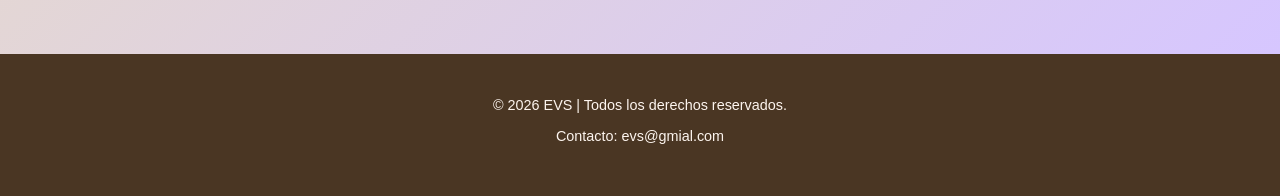
==== commit f9bcfb3a: "Update index.html" ====
--- a/index.html
+++ b/index.html
@@ -63,7 +63,7 @@
                 <!-- Logo minimalista -->
                 <div class="hero-logo">
                     <div class="logo-container">
-                        <img src="https://jonathancv.neocities.org/evss.png" alt="logo-evs">
+                        <img  class="logo-square" src="https://jonathancv.neocities.org/evss.png" alt="logo-evs">
 
                     </div>
                 </div>
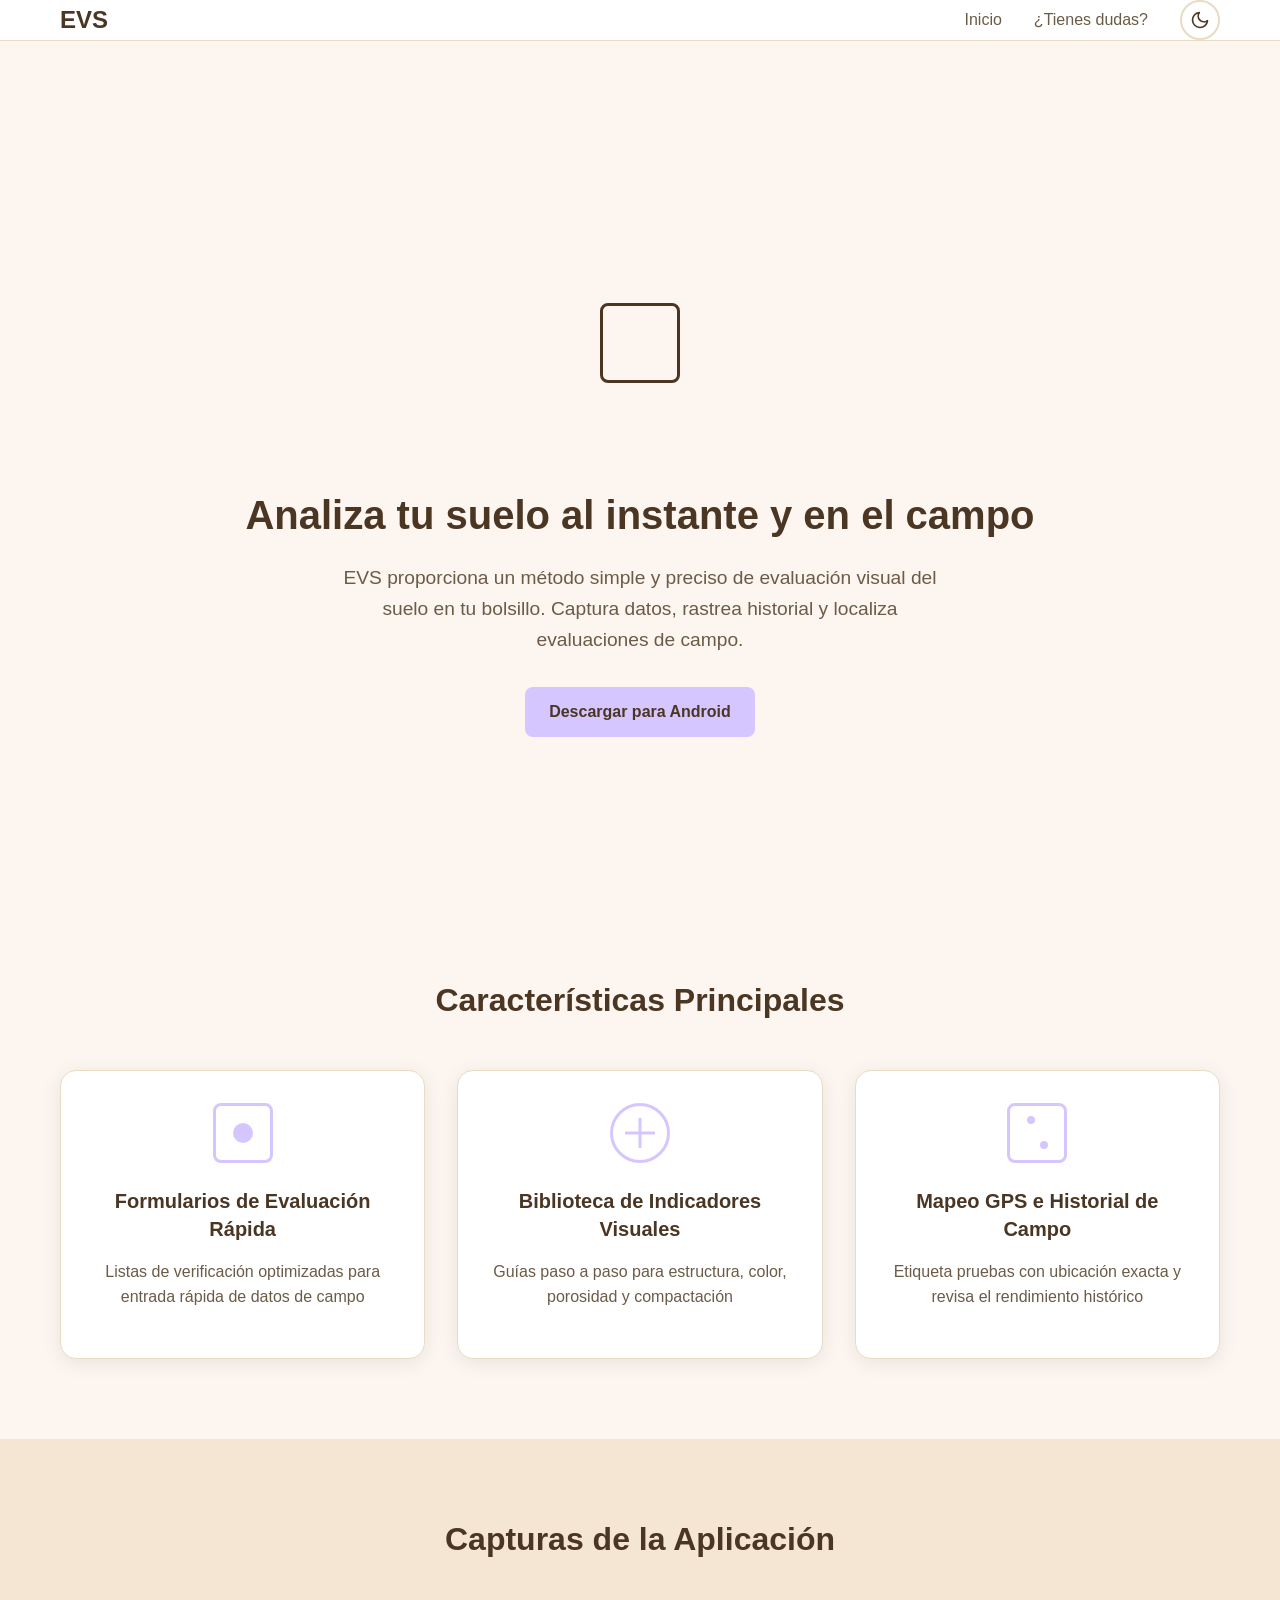
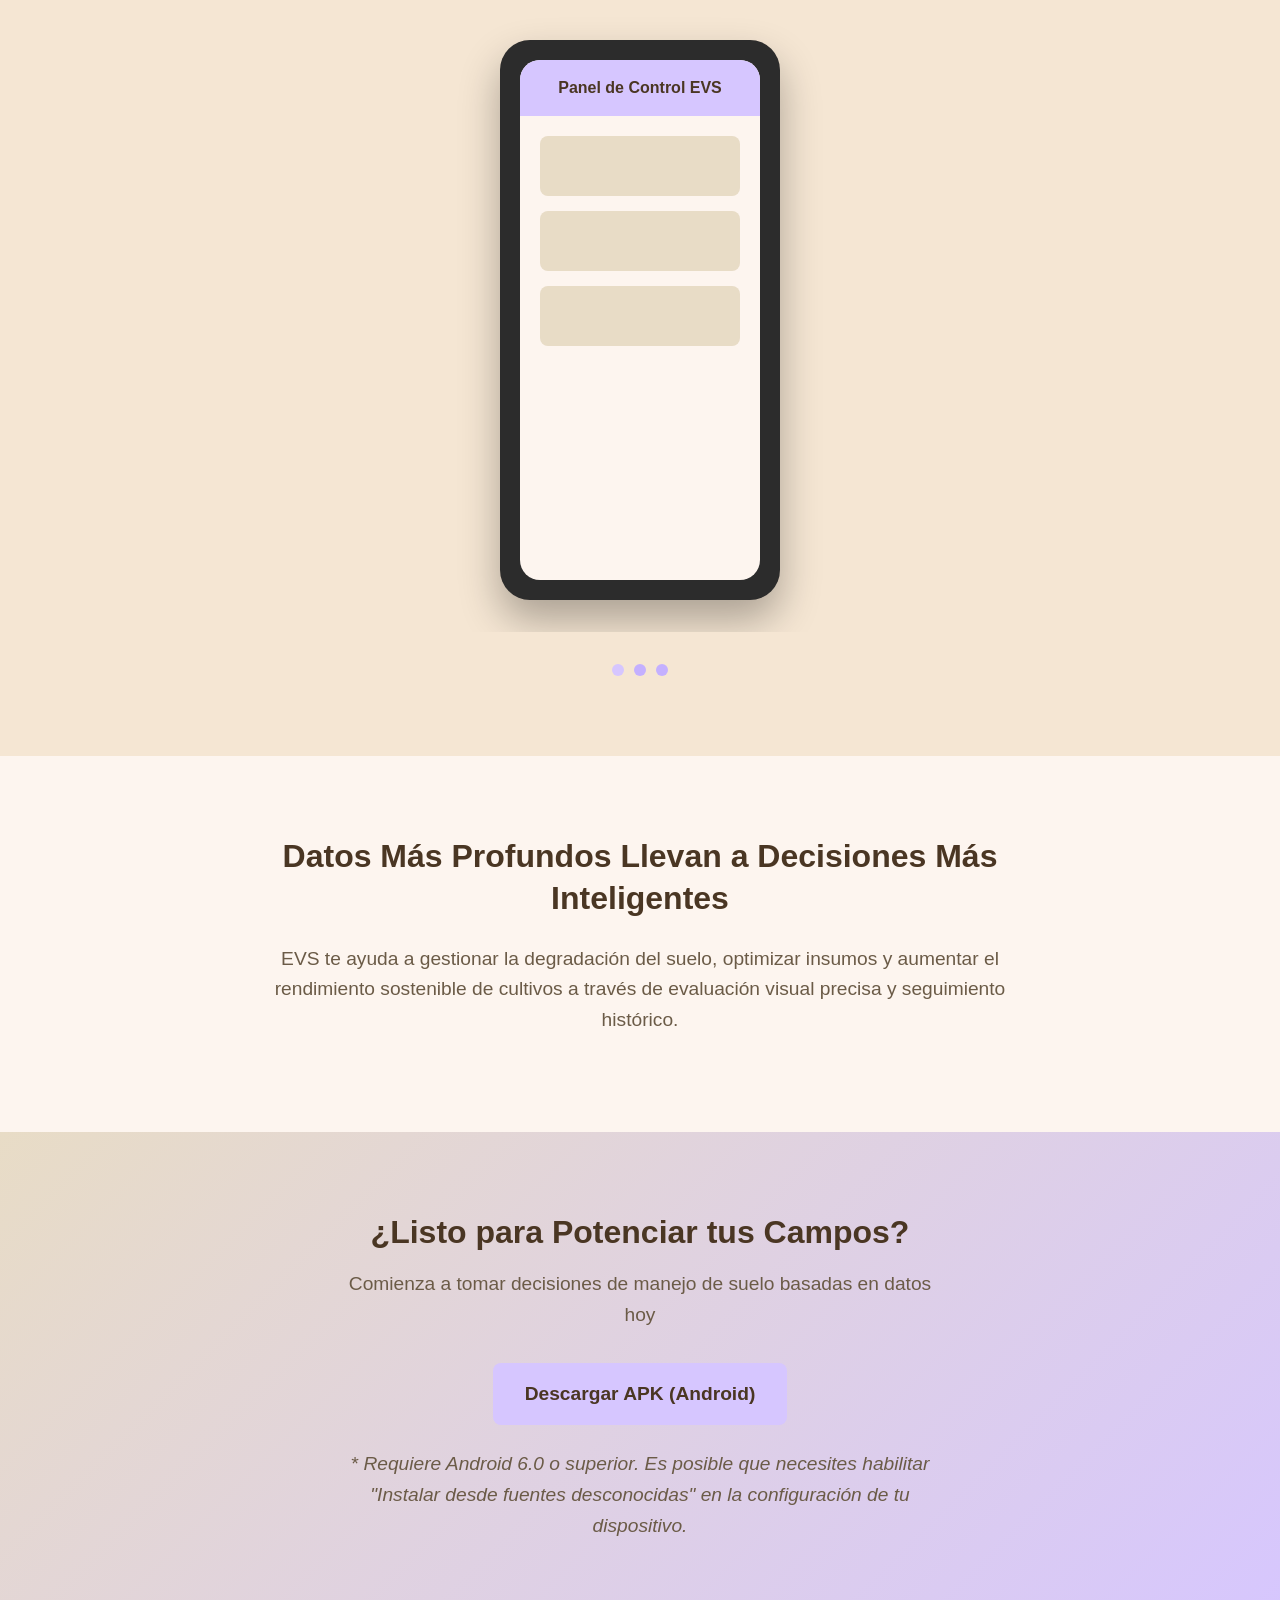
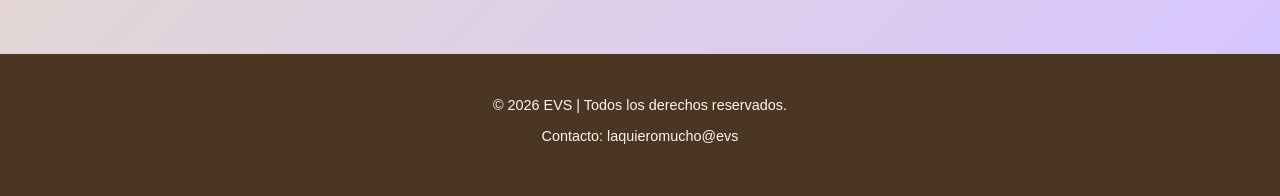
==== commit efb141f4: "Update index.html" ====
--- a/index.html
+++ b/index.html
@@ -7,6 +7,7 @@
     <meta name="description"
         content="EVS proporciona métodos simples y precisos de evaluación visual del suelo en tu bolsillo. Captura datos, rastrea historial y localiza evaluaciones de campo.">
     <link rel="stylesheet" href="styles.css">
+    <link rel="shortcut icon" href="./evss.ico" type="image/x-icon">
 </head>
 
 <body>
@@ -63,12 +64,12 @@
                 <!-- Logo minimalista -->
                 <div class="hero-logo">
                     <div class="logo-container">
-                        <img  class="logo-square" src="https://jonathancv.neocities.org/evss.png" alt="logo-evs">
-
-                    </div>
-                </div>
-
-                <h1 class="hero-title">Analiza la Salud del Suelo Instantáneamente, Directo desde el Campo</h1>
+                        <div class="logo-square"><img src="./evss.png" alt=""></div>
+
+                    </div>
+                </div>
+
+                <h1 class="hero-title">Analiza tu suelo al instante y en el campo</h1>
                 <p class="hero-subtitle">EVS proporciona un método simple y preciso de evaluación visual del suelo en tu
                     bolsillo. Captura datos, rastrea historial y localiza evaluaciones de campo.</p>
                 <a href="#descarga" class="cta-button primary">Descargar para Android</a>
@@ -198,7 +199,7 @@
             <div class="footer-content">
                 <p>&copy; <span id="year-page"> </span> EVS | Todos los derechos
                     reservados.</p>
-                <p>Contacto: evs@gmial.com</p>
+                <p>Contacto: laquieromucho@evs</p>
             </div>
         </div>
     </footer>
